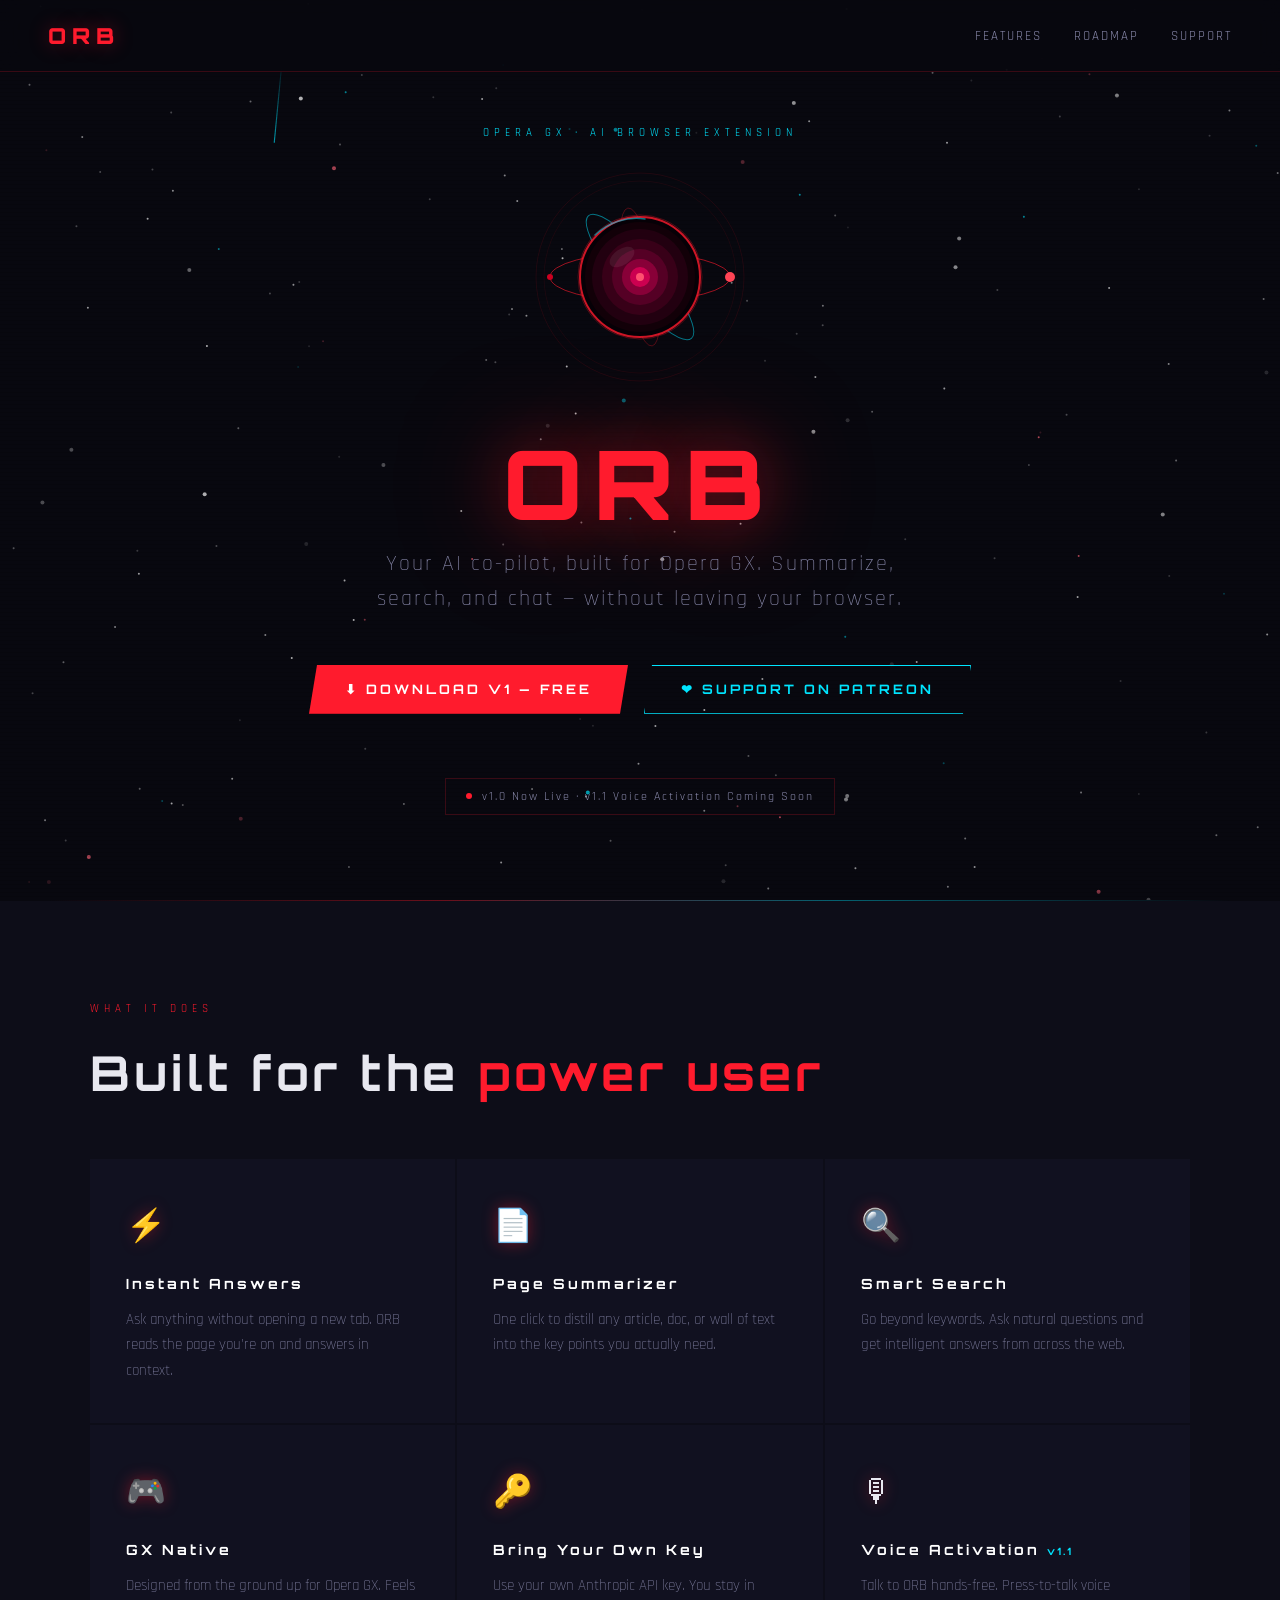
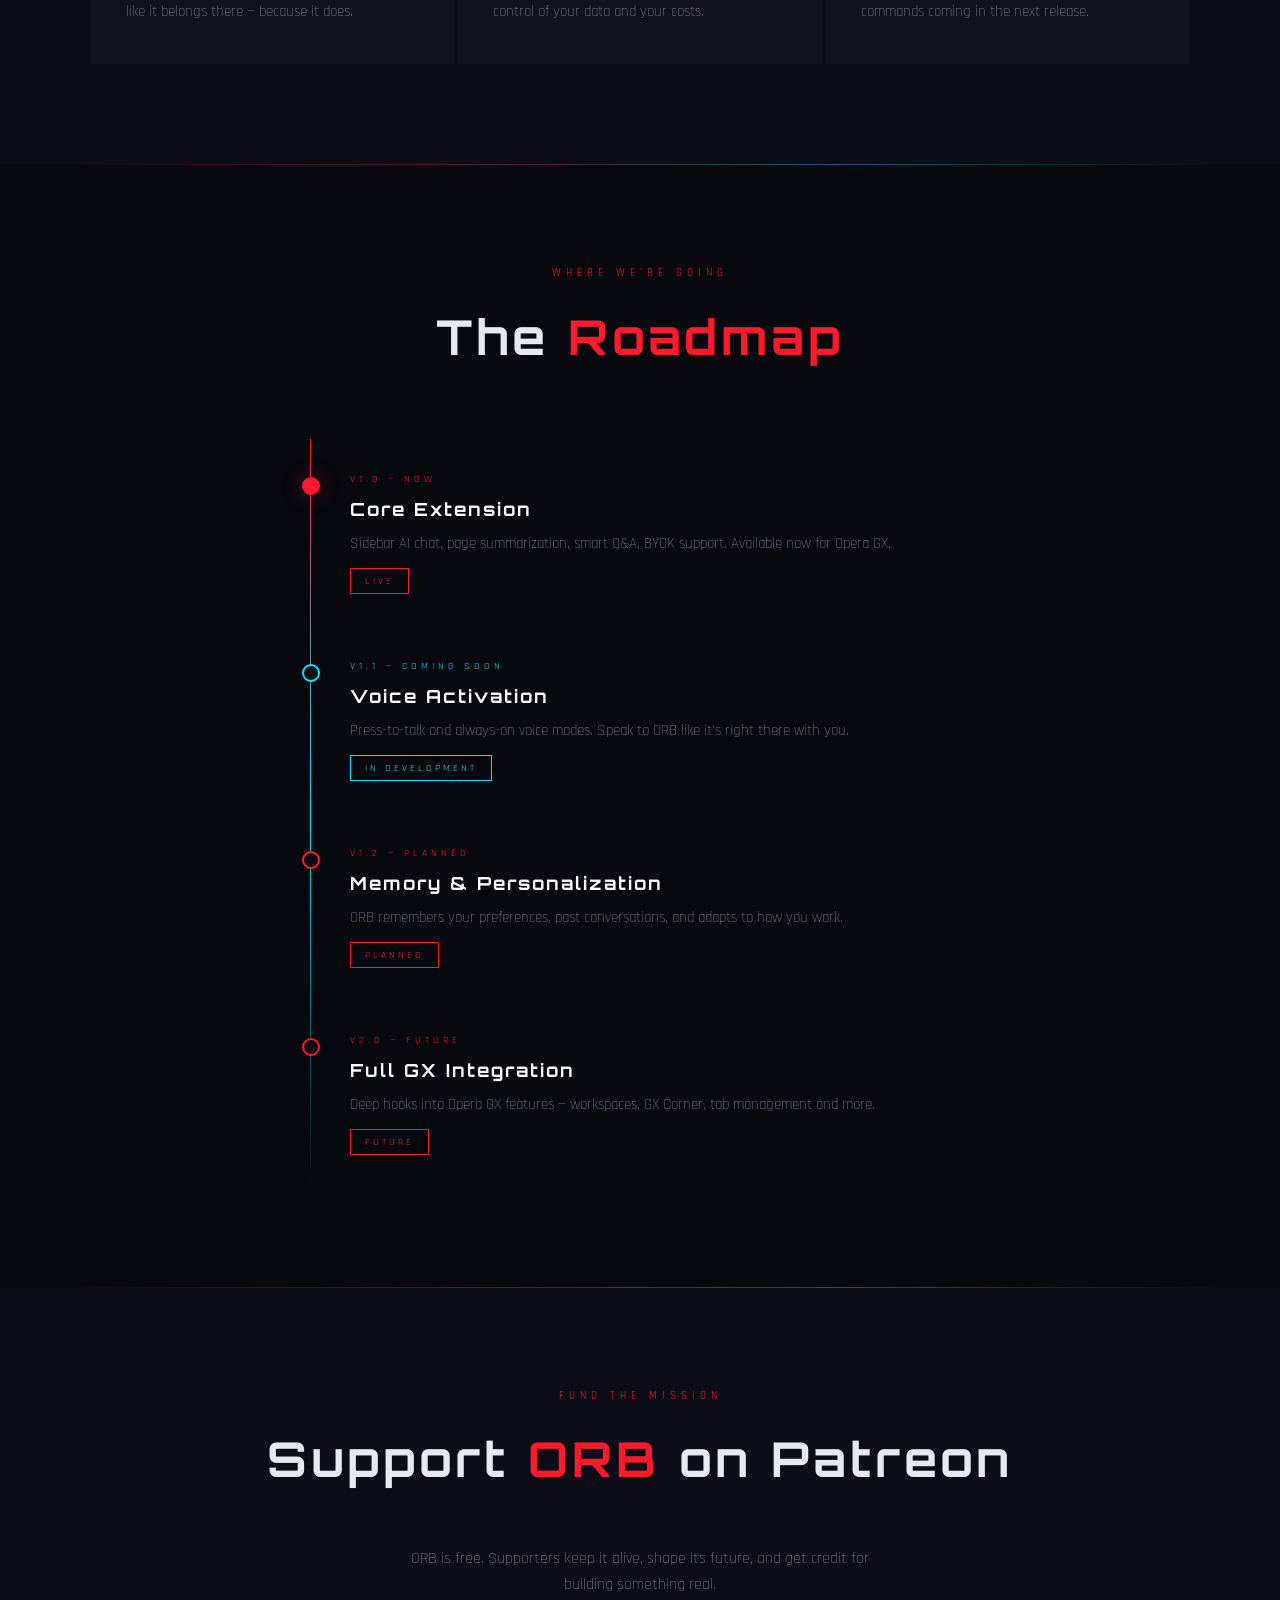
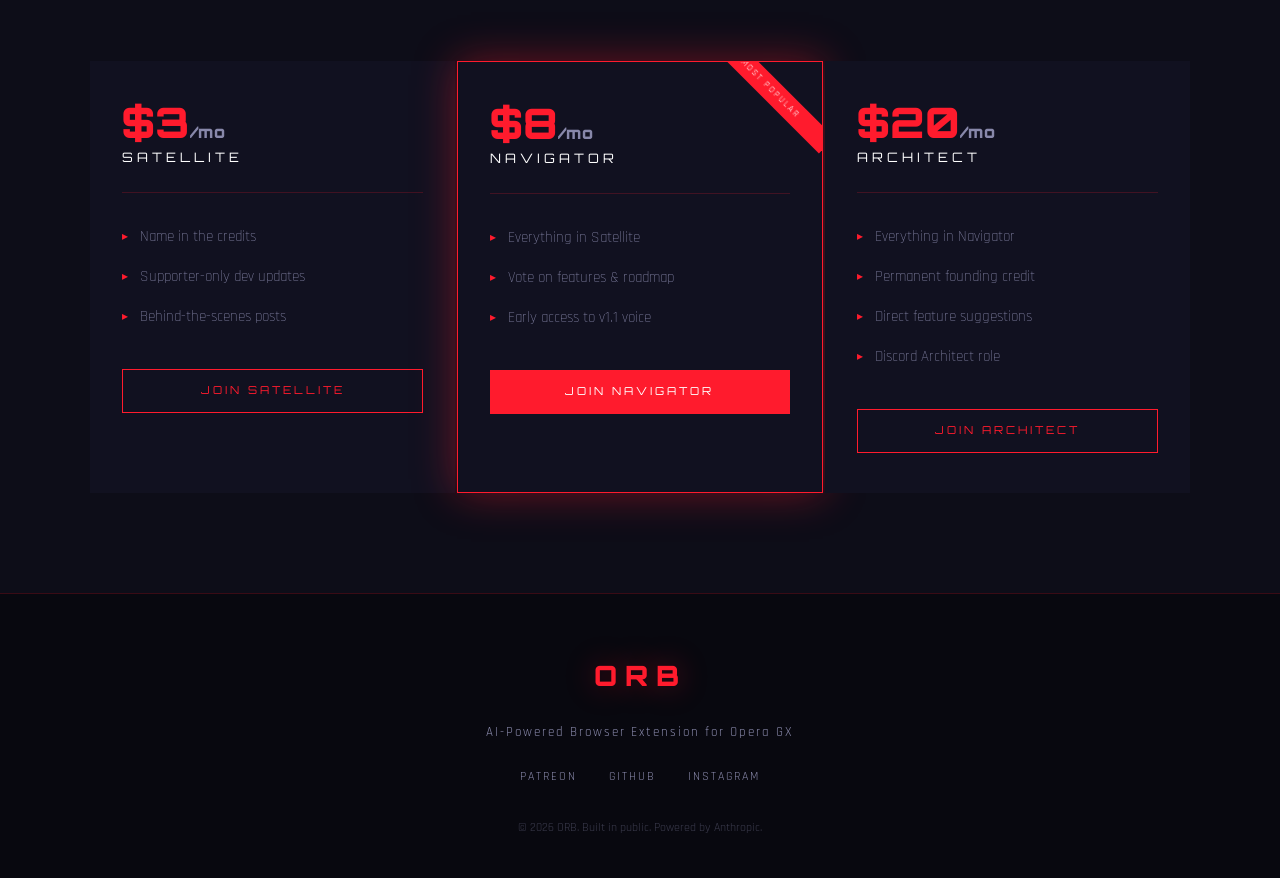
==== index.html @ a29b8145 "Add files via upload" ====
<!DOCTYPE html>
<html lang="en">
<head>
<meta charset="UTF-8"/>
<meta name="viewport" content="width=device-width, initial-scale=1.0"/>
<title>ORB — AI Browser Extension for Opera GX</title>
<link rel="preconnect" href="https://fonts.googleapis.com"/>
<link href="https://fonts.googleapis.com/css2?family=Orbitron:wght@400;700;900&family=Rajdhani:wght@300;400;600&display=swap" rel="stylesheet"/>
<style>
*{margin:0;padding:0;box-sizing:border-box;}

:root{
  --red:#ff1b2d;
  --red-dim:#cc0022;
  --red-glow:rgba(255,27,45,0.4);
  --cyan:#00e5ff;
  --cyan-glow:rgba(0,229,255,0.3);
  --bg:#08080f;
  --bg2:#0d0d18;
  --bg3:#111120;
  --text:#e8e8f0;
  --text-dim:#8888aa;
  --border:rgba(255,27,45,0.2);
}

html{scroll-behavior:smooth;}
body{
  background:var(--bg);
  color:var(--text);
  font-family:'Rajdhani',sans-serif;
  font-size:18px;
  line-height:1.6;
  overflow-x:hidden;
  cursor:crosshair;
}

/* CANVAS BACKGROUND */
#bg-canvas{
  position:fixed;top:0;left:0;width:100%;height:100%;
  z-index:0;pointer-events:none;
}

/* SCANLINES */
body::after{
  content:'';position:fixed;inset:0;z-index:1;pointer-events:none;
  background:repeating-linear-gradient(0deg,transparent,transparent 3px,rgba(0,0,0,0.08) 3px,rgba(0,0,0,0.08) 4px);
}

/* NAV */
nav{
  position:fixed;top:0;left:0;right:0;z-index:100;
  display:flex;align-items:center;justify-content:space-between;
  padding:18px 48px;
  background:rgba(8,8,15,0.85);
  backdrop-filter:blur(12px);
  border-bottom:1px solid var(--border);
}
.nav-logo{
  font-family:'Orbitron',sans-serif;
  font-size:22px;font-weight:900;
  color:var(--red);
  letter-spacing:6px;
  text-shadow:0 0 20px var(--red-glow);
}
.nav-links{display:flex;gap:32px;list-style:none;}
.nav-links a{
  color:var(--text-dim);text-decoration:none;
  font-size:13px;letter-spacing:2px;text-transform:uppercase;
  transition:color .2s;
}
.nav-links a:hover{color:var(--cyan);}

/* HERO */
.hero{
  position:relative;z-index:2;
  min-height:100vh;
  display:flex;flex-direction:column;align-items:center;justify-content:center;
  text-align:center;padding:120px 24px 80px;
}
.hero-eyebrow{
  font-size:11px;letter-spacing:5px;text-transform:uppercase;
  color:var(--cyan);margin-bottom:24px;
  opacity:0;animation:fadeUp .6s .2s forwards;
}
.orb-visual{
  width:220px;height:220px;position:relative;margin:0 auto 48px;
  opacity:0;animation:fadeUp .8s .3s forwards;
}
.orb-visual svg{width:100%;height:100%;}

.hero-title{
  font-family:'Orbitron',sans-serif;
  font-size:clamp(52px,8vw,96px);
  font-weight:900;letter-spacing:12px;
  color:#fff;line-height:1;margin-bottom:16px;
  text-shadow:0 0 60px var(--red-glow),0 0 120px var(--red-glow);
  opacity:0;animation:fadeUp .8s .4s forwards;
}
.hero-title span{color:var(--red);}
.hero-sub{
  font-size:clamp(16px,2.5vw,22px);
  color:var(--text-dim);font-weight:300;letter-spacing:2px;
  max-width:560px;margin:0 auto 48px;
  opacity:0;animation:fadeUp .8s .5s forwards;
}
.hero-ctas{
  display:flex;gap:16px;flex-wrap:wrap;justify-content:center;
  opacity:0;animation:fadeUp .8s .6s forwards;
}
.btn-primary{
  display:inline-flex;align-items:center;gap:10px;
  padding:14px 36px;
  background:var(--red);color:#fff;
  font-family:'Orbitron',sans-serif;font-size:13px;font-weight:700;letter-spacing:3px;
  text-decoration:none;text-transform:uppercase;
  border:none;cursor:pointer;
  clip-path:polygon(8px 0%,100% 0%,calc(100% - 8px) 100%,0% 100%);
  transition:background .2s,box-shadow .2s;
  box-shadow:0 0 30px var(--red-glow);
}
.btn-primary:hover{background:#ff3344;box-shadow:0 0 50px var(--red-glow);}
.btn-secondary{
  display:inline-flex;align-items:center;gap:10px;
  padding:13px 36px;
  background:transparent;color:var(--cyan);
  font-family:'Orbitron',sans-serif;font-size:13px;font-weight:700;letter-spacing:3px;
  text-decoration:none;text-transform:uppercase;
  border:1px solid var(--cyan);
  clip-path:polygon(8px 0%,100% 0%,calc(100% - 8px) 100%,0% 100%);
  transition:background .2s,box-shadow .2s;
}
.btn-secondary:hover{background:rgba(0,229,255,0.08);box-shadow:0 0 30px var(--cyan-glow);}

.hero-badge{
  margin-top:64px;
  display:inline-flex;align-items:center;gap:10px;
  padding:8px 20px;border:1px solid var(--border);
  font-size:12px;letter-spacing:2px;color:var(--text-dim);
  opacity:0;animation:fadeUp .8s .8s forwards;
}
.badge-dot{width:6px;height:6px;border-radius:50%;background:var(--red);animation:pulse 2s infinite;}

/* SECTION SHARED */
section{position:relative;z-index:2;padding:100px 24px;}
.section-label{
  font-size:11px;letter-spacing:5px;text-transform:uppercase;
  color:var(--red);margin-bottom:16px;
}
.section-title{
  font-family:'Orbitron',sans-serif;
  font-size:clamp(28px,4vw,48px);font-weight:700;
  letter-spacing:4px;margin-bottom:48px;
}
.section-title span{color:var(--red);}
.container{max-width:1100px;margin:0 auto;}

/* DIVIDER */
.divider{
  position:relative;z-index:2;
  height:1px;background:linear-gradient(90deg,transparent,var(--red),var(--cyan),transparent);
  margin:0 48px;opacity:0.4;
}

/* FEATURES */
#features{background:var(--bg2);}
.features-grid{
  display:grid;grid-template-columns:repeat(auto-fit,minmax(300px,1fr));
  gap:2px;
}
.feature-card{
  background:var(--bg3);padding:40px 36px;
  border-top:2px solid transparent;
  transition:border-color .3s,background .3s;
  position:relative;overflow:hidden;
}
.feature-card::before{
  content:'';position:absolute;top:0;left:0;right:0;height:2px;
  background:linear-gradient(90deg,var(--red),var(--cyan));
  transform:scaleX(0);transform-origin:left;
  transition:transform .4s;
}
.feature-card:hover::before{transform:scaleX(1);}
.feature-card:hover{background:#13132a;}
.feature-icon{
  font-size:32px;margin-bottom:20px;display:block;
  filter:drop-shadow(0 0 8px var(--red-glow));
}
.feature-card h3{
  font-family:'Orbitron',sans-serif;font-size:14px;font-weight:700;
  letter-spacing:3px;color:#fff;margin-bottom:12px;
}
.feature-card p{color:var(--text-dim);font-size:15px;font-weight:300;line-height:1.7;}

/* ROADMAP */
#roadmap{background:var(--bg);}
.roadmap-line{
  display:flex;flex-direction:column;gap:0;
  max-width:700px;margin:0 auto;
  position:relative;
}
.roadmap-line::before{
  content:'';position:absolute;left:20px;top:0;bottom:0;width:1px;
  background:linear-gradient(180deg,var(--red),var(--cyan),transparent);
}
.roadmap-item{
  display:flex;gap:40px;align-items:flex-start;
  padding:32px 0 32px 60px;position:relative;
}
.roadmap-dot{
  position:absolute;left:12px;top:38px;
  width:18px;height:18px;border-radius:50%;
  border:2px solid var(--red);background:var(--bg);
  display:flex;align-items:center;justify-content:center;
}
.roadmap-dot.active{background:var(--red);box-shadow:0 0 20px var(--red-glow);}
.roadmap-dot.cyan{border-color:var(--cyan);}
.roadmap-dot.cyan.active{background:var(--cyan);box-shadow:0 0 20px var(--cyan-glow);}
.roadmap-content{}
.roadmap-tag{
  font-size:10px;letter-spacing:4px;text-transform:uppercase;
  color:var(--red);margin-bottom:8px;display:block;
}
.roadmap-tag.cyan-tag{color:var(--cyan);}
.roadmap-content h3{
  font-family:'Orbitron',sans-serif;font-size:18px;font-weight:700;
  letter-spacing:2px;color:#fff;margin-bottom:8px;
}
.roadmap-content p{color:var(--text-dim);font-size:15px;font-weight:300;}
.roadmap-status{
  display:inline-block;margin-top:12px;
  padding:4px 14px;font-size:10px;letter-spacing:3px;text-transform:uppercase;
  border:1px solid var(--red);color:var(--red);
}
.roadmap-status.soon{border-color:var(--cyan);color:var(--cyan);}

/* PATREON */
#support{background:var(--bg2);}
.tiers-grid{
  display:grid;grid-template-columns:repeat(auto-fit,minmax(280px,1fr));
  gap:2px;
}
.tier-card{
  background:var(--bg3);padding:40px 32px;
  position:relative;overflow:hidden;
  transition:transform .3s;
}
.tier-card:hover{transform:translateY(-4px);}
.tier-card.featured{
  border:1px solid var(--red);
  box-shadow:0 0 40px var(--red-glow);
}
.tier-card.featured::after{
  content:'MOST POPULAR';
  position:absolute;top:16px;right:-28px;
  background:var(--red);color:#fff;
  font-size:9px;letter-spacing:2px;padding:4px 40px;
  transform:rotate(45deg);
}
.tier-price{
  font-family:'Orbitron',sans-serif;
  font-size:42px;font-weight:900;color:var(--red);
  line-height:1;margin-bottom:4px;
}
.tier-price span{font-size:16px;color:var(--text-dim);}
.tier-name{
  font-family:'Orbitron',sans-serif;
  font-size:13px;letter-spacing:4px;color:#fff;
  margin-bottom:24px;padding-bottom:24px;
  border-bottom:1px solid var(--border);
}
.tier-perks{list-style:none;margin-bottom:32px;}
.tier-perks li{
  padding:8px 0;color:var(--text-dim);font-size:15px;font-weight:300;
  display:flex;align-items:center;gap:12px;
}
.tier-perks li::before{content:'▸';color:var(--red);font-size:12px;}
.tier-btn{
  display:block;text-align:center;
  padding:12px;background:transparent;
  color:var(--red);border:1px solid var(--red);
  font-family:'Orbitron',sans-serif;font-size:11px;letter-spacing:3px;
  text-decoration:none;text-transform:uppercase;
  transition:background .2s,color .2s;
}
.tier-btn:hover{background:var(--red);color:#fff;}
.tier-card.featured .tier-btn{background:var(--red);color:#fff;}

/* FOOTER */
footer{
  position:relative;z-index:2;
  padding:60px 48px 40px;
  border-top:1px solid var(--border);
  display:flex;flex-direction:column;align-items:center;gap:24px;
  text-align:center;
}
.footer-logo{
  font-family:'Orbitron',sans-serif;font-size:28px;font-weight:900;
  color:var(--red);letter-spacing:8px;
  text-shadow:0 0 30px var(--red-glow);
}
.footer-sub{color:var(--text-dim);font-size:13px;letter-spacing:2px;}
.footer-links{display:flex;gap:32px;}
.footer-links a{
  color:var(--text-dim);text-decoration:none;
  font-size:12px;letter-spacing:2px;text-transform:uppercase;
  transition:color .2s;
}
.footer-links a:hover{color:var(--cyan);}
.footer-copy{color:rgba(136,136,170,0.4);font-size:12px;margin-top:8px;}

/* ANIMATIONS */
@keyframes fadeUp{
  from{opacity:0;transform:translateY(24px);}
  to{opacity:1;transform:translateY(0);}
}
@keyframes pulse{
  0%,100%{opacity:1;transform:scale(1);}
  50%{opacity:.5;transform:scale(1.4);}
}
@keyframes spin{from{transform:rotate(0deg);}to{transform:rotate(360deg);}
}
@keyframes spinr{from{transform:rotate(0deg);}to{transform:rotate(-360deg);}
}
.orbit1{animation:spin 12s linear infinite;transform-origin:50% 50%;}
.orbit2{animation:spinr 20s linear infinite;transform-origin:50% 50%;}
.orbit3{animation:spin 30s linear infinite;transform-origin:50% 50%;}

/* SCROLL REVEAL */
.reveal{opacity:0;transform:translateY(30px);transition:opacity .7s,transform .7s;}
.reveal.visible{opacity:1;transform:none;}
</style>
</head>
<body>

<canvas id="bg-canvas"></canvas>

<!-- NAV -->
<nav>
  <div class="nav-logo">ORB</div>
  <ul class="nav-links">
    <li><a href="#features">Features</a></li>
    <li><a href="#roadmap">Roadmap</a></li>
    <li><a href="#support">Support</a></li>
  </ul>
</nav>

<!-- HERO -->
<section class="hero">
  <div class="hero-eyebrow">Opera GX · AI Browser Extension</div>

  <div class="orb-visual">
    <svg viewBox="0 0 220 220" xmlns="http://www.w3.org/2000/svg">
      <defs>
        <radialGradient id="orbg" cx="40%" cy="35%">
          <stop offset="0%" stop-color="#550020"/>
          <stop offset="60%" stop-color="#1a0008"/>
          <stop offset="100%" stop-color="#050005"/>
        </radialGradient>
      </defs>
      <!-- outer glow rings -->
      <circle cx="110" cy="110" r="104" fill="none" stroke="#ff1b2d" stroke-width="0.5" opacity="0.2"/>
      <circle cx="110" cy="110" r="96"  fill="none" stroke="#ff1b2d" stroke-width="0.5" opacity="0.15"/>
      <!-- orbit ring 1 -->
      <g class="orbit1">
        <ellipse cx="110" cy="110" rx="90" ry="24" fill="none" stroke="#ff1b2d" stroke-width="1" opacity="0.6"/>
        <circle cx="200" cy="110" r="5" fill="#ff4455"/>
        <circle cx="20"  cy="110" r="3" fill="#cc0020"/>
      </g>
      <!-- orbit ring 2 -->
      <g class="orbit2">
        <ellipse cx="110" cy="110" rx="80" ry="20" fill="none" stroke="#00e5ff" stroke-width="1" opacity="0.5" transform="rotate(50 110 110)"/>
        <circle cx="110" cy="30" r="4" fill="#00e5ff" transform="rotate(50 110 110)" style="transform-box:fill-box;transform-origin:center;"/>
      </g>
      <!-- orbit ring 3 -->
      <g class="orbit3">
        <ellipse cx="110" cy="110" rx="70" ry="16" fill="none" stroke="#ff1b2d" stroke-width="0.8" opacity="0.35" transform="rotate(80 110 110)"/>
      </g>
      <!-- orb body -->
      <circle cx="110" cy="110" r="60" fill="#060006"/>
      <circle cx="110" cy="110" r="55" fill="#120008"/>
      <circle cx="110" cy="110" r="48" fill="#220010"/>
      <circle cx="110" cy="110" r="38" fill="#380018"/>
      <circle cx="110" cy="110" r="28" fill="#550025"/>
      <circle cx="110" cy="110" r="18" fill="#880038"/>
      <circle cx="110" cy="110" r="10" fill="#cc0050"/>
      <circle cx="110" cy="110" r="4"  fill="#ff5070"/>
      <!-- rim -->
      <circle cx="110" cy="110" r="60" fill="none" stroke="#ff1b2d" stroke-width="2" opacity="0.8"/>
      <circle cx="110" cy="110" r="62" fill="none" stroke="#ff1b2d" stroke-width="1" opacity="0.3"/>
      <!-- highlight -->
      <ellipse cx="92" cy="90" rx="14" ry="8" fill="#ffffff" opacity="0.07" transform="rotate(-35 92 90)"/>
      <!-- cyan arc -->
      <path d="M 65 68 A 60 60 0 0 1 115 52" fill="none" stroke="#00e5ff" stroke-width="1.5" opacity="0.5" stroke-linecap="round"/>
    </svg>
  </div>

  <h1 class="hero-title"><span>ORB</span></h1>
  <p class="hero-sub">Your AI co-pilot, built for Opera GX. Summarize, search, and chat — without leaving your browser.</p>
  <div class="hero-ctas">
    <a href="#" class="btn-primary">⬇ Download v1 — Free</a>
    <a href="https://patreon.com/YOURPAGE" class="btn-secondary">❤ Support on Patreon</a>
  </div>
  <div class="hero-badge">
    <span class="badge-dot"></span>
    v1.0 Now Live · v1.1 Voice Activation Coming Soon
  </div>
</section>

<div class="divider"></div>

<!-- FEATURES -->
<section id="features">
  <div class="container">
    <div class="reveal">
      <div class="section-label">What it does</div>
      <h2 class="section-title">Built for the <span>power user</span></h2>
    </div>
    <div class="features-grid reveal">
      <div class="feature-card">
        <span class="feature-icon">⚡</span>
        <h3>Instant Answers</h3>
        <p>Ask anything without opening a new tab. ORB reads the page you're on and answers in context.</p>
      </div>
      <div class="feature-card">
        <span class="feature-icon">📄</span>
        <h3>Page Summarizer</h3>
        <p>One click to distill any article, doc, or wall of text into the key points you actually need.</p>
      </div>
      <div class="feature-card">
        <span class="feature-icon">🔍</span>
        <h3>Smart Search</h3>
        <p>Go beyond keywords. Ask natural questions and get intelligent answers from across the web.</p>
      </div>
      <div class="feature-card">
        <span class="feature-icon">🎮</span>
        <h3>GX Native</h3>
        <p>Designed from the ground up for Opera GX. Feels like it belongs there — because it does.</p>
      </div>
      <div class="feature-card">
        <span class="feature-icon">🔑</span>
        <h3>Bring Your Own Key</h3>
        <p>Use your own Anthropic API key. You stay in control of your data and your costs.</p>
      </div>
      <div class="feature-card">
        <span class="feature-icon">🎙</span>
        <h3>Voice Activation <span style="font-size:10px;color:var(--cyan);letter-spacing:2px;">v1.1</span></h3>
        <p>Talk to ORB hands-free. Press-to-talk voice commands coming in the next release.</p>
      </div>
    </div>
  </div>
</section>

<div class="divider"></div>

<!-- ROADMAP -->
<section id="roadmap">
  <div class="container">
    <div class="reveal" style="text-align:center;margin-bottom:64px;">
      <div class="section-label">Where we're going</div>
      <h2 class="section-title">The <span>Roadmap</span></h2>
    </div>
    <div class="roadmap-line reveal">
      <div class="roadmap-item">
        <div class="roadmap-dot active"></div>
        <div class="roadmap-content">
          <span class="roadmap-tag">v1.0 — Now</span>
          <h3>Core Extension</h3>
          <p>Sidebar AI chat, page summarization, smart Q&A, BYOK support. Available now for Opera GX.</p>
          <span class="roadmap-status">Live</span>
        </div>
      </div>
      <div class="roadmap-item">
        <div class="roadmap-dot cyan"></div>
        <div class="roadmap-content">
          <span class="roadmap-tag cyan-tag">v1.1 — Coming Soon</span>
          <h3>Voice Activation</h3>
          <p>Press-to-talk and always-on voice modes. Speak to ORB like it's right there with you.</p>
          <span class="roadmap-status soon">In Development</span>
        </div>
      </div>
      <div class="roadmap-item">
        <div class="roadmap-dot"></div>
        <div class="roadmap-content">
          <span class="roadmap-tag">v1.2 — Planned</span>
          <h3>Memory & Personalization</h3>
          <p>ORB remembers your preferences, past conversations, and adapts to how you work.</p>
          <span class="roadmap-status">Planned</span>
        </div>
      </div>
      <div class="roadmap-item">
        <div class="roadmap-dot"></div>
        <div class="roadmap-content">
          <span class="roadmap-tag">v2.0 — Future</span>
          <h3>Full GX Integration</h3>
          <p>Deep hooks into Opera GX features — workspaces, GX Corner, tab management and more.</p>
          <span class="roadmap-status">Future</span>
        </div>
      </div>
    </div>
  </div>
</section>

<div class="divider"></div>

<!-- SUPPORT -->
<section id="support">
  <div class="container">
    <div class="reveal" style="text-align:center;margin-bottom:64px;">
      <div class="section-label">Fund the mission</div>
      <h2 class="section-title">Support <span>ORB</span> on Patreon</h2>
      <p style="color:var(--text-dim);max-width:500px;margin:0 auto;font-size:16px;font-weight:300;">ORB is free. Supporters keep it alive, shape its future, and get credit for building something real.</p>
    </div>
    <div class="tiers-grid reveal">
      <div class="tier-card">
        <div class="tier-price">$3<span>/mo</span></div>
        <div class="tier-name">SATELLITE</div>
        <ul class="tier-perks">
          <li>Name in the credits</li>
          <li>Supporter-only dev updates</li>
          <li>Behind-the-scenes posts</li>
        </ul>
        <a href="https://patreon.com/YOURPAGE" class="tier-btn">Join Satellite</a>
      </div>
      <div class="tier-card featured">
        <div class="tier-price">$8<span>/mo</span></div>
        <div class="tier-name">NAVIGATOR</div>
        <ul class="tier-perks">
          <li>Everything in Satellite</li>
          <li>Vote on features & roadmap</li>
          <li>Early access to v1.1 voice</li>
        </ul>
        <a href="https://patreon.com/YOURPAGE" class="tier-btn">Join Navigator</a>
      </div>
      <div class="tier-card">
        <div class="tier-price">$20<span>/mo</span></div>
        <div class="tier-name">ARCHITECT</div>
        <ul class="tier-perks">
          <li>Everything in Navigator</li>
          <li>Permanent founding credit</li>
          <li>Direct feature suggestions</li>
          <li>Discord Architect role</li>
        </ul>
        <a href="https://patreon.com/YOURPAGE" class="tier-btn">Join Architect</a>
      </div>
    </div>
  </div>
</section>

<!-- FOOTER -->
<footer>
  <div class="footer-logo">ORB</div>
  <div class="footer-sub">AI-Powered Browser Extension for Opera GX</div>
  <div class="footer-links">
    <a href="https://patreon.com/YOURPAGE">Patreon</a>
    <a href="https://github.com/YOURPAGE">GitHub</a>
    <a href="https://instagram.com/YOURPAGE">Instagram</a>
  </div>
  <div class="footer-copy">© 2026 ORB. Built in public. Powered by Anthropic.</div>
</footer>

<script>
// Animated star/meteor canvas background
const canvas = document.getElementById('bg-canvas');
const ctx = canvas.getContext('2d');
let W, H, stars = [], meteors = [];

function resize(){
  W = canvas.width = window.innerWidth;
  H = canvas.height = window.innerHeight;
}
resize();
window.addEventListener('resize', resize);

// Stars
for(let i=0;i<200;i++){
  stars.push({
    x:Math.random()*9999, y:Math.random()*9999,
    r:Math.random()<0.85?1:2,
    a:Math.random()*0.6+0.1,
    color:Math.random()<0.8?'255,255,255':Math.random()<0.5?'255,100,120':'0,229,255'
  });
}

// Meteors pool
function spawnMeteor(){
  const side = Math.random();
  let x,y,dx,dy;
  if(side<0.5){x=Math.random()*W;y=-10;dx=(Math.random()-.3)*3;dy=Math.random()*3+2;}
  else{x=-10;y=Math.random()*H;dx=Math.random()*3+1;dy=(Math.random()-.3)*2;}
  meteors.push({x,y,dx,dy,life:0,maxLife:80+Math.random()*60,
    color:Math.random()<0.6?'255,27,45':'0,229,255',
    w:Math.random()*2+1});
}

let frame=0;
function draw(){
  ctx.clearRect(0,0,W,H);
  frame++;
  if(frame%180===0 && meteors.length<6) spawnMeteor();

  // Stars (parallax scroll)
  const scrollY = window.scrollY;
  stars.forEach(s=>{
    const x=(s.x+scrollY*0.05)%W;
    const y=(s.y+scrollY*0.02)%H;
    ctx.beginPath();
    ctx.arc(x,y,s.r,0,Math.PI*2);
    ctx.fillStyle=`rgba(${s.color},${s.a})`;
    ctx.fill();
  });

  // Meteors
  meteors.forEach((m,i)=>{
    const t=m.life/m.maxLife;
    const len=60*t;
    const alpha=t<0.5?t*2:2-t*2;
    ctx.save();
    const grad=ctx.createLinearGradient(m.x-m.dx*len,m.y-m.dy*len,m.x,m.y);
    grad.addColorStop(0,`rgba(${m.color},0)`);
    grad.addColorStop(1,`rgba(${m.color},${alpha*0.8})`);
    ctx.strokeStyle=grad;
    ctx.lineWidth=m.w;
    ctx.beginPath();
    ctx.moveTo(m.x-m.dx*len,m.y-m.dy*len);
    ctx.lineTo(m.x,m.y);
    ctx.stroke();
    ctx.restore();
    m.x+=m.dx; m.y+=m.dy; m.life++;
    if(m.life>m.maxLife||m.x>W+100||m.y>H+100) meteors.splice(i,1);
  });

  requestAnimationFrame(draw);
}
draw();
spawnMeteor();

// Scroll reveal
const reveals = document.querySelectorAll('.reveal');
const obs = new IntersectionObserver(entries=>{
  entries.forEach(e=>{
    if(e.isIntersecting){e.target.classList.add('visible');obs.unobserve(e.target);}
  });
},{threshold:0.15});
reveals.forEach(r=>obs.observe(r));
</script>
</body>
</html>
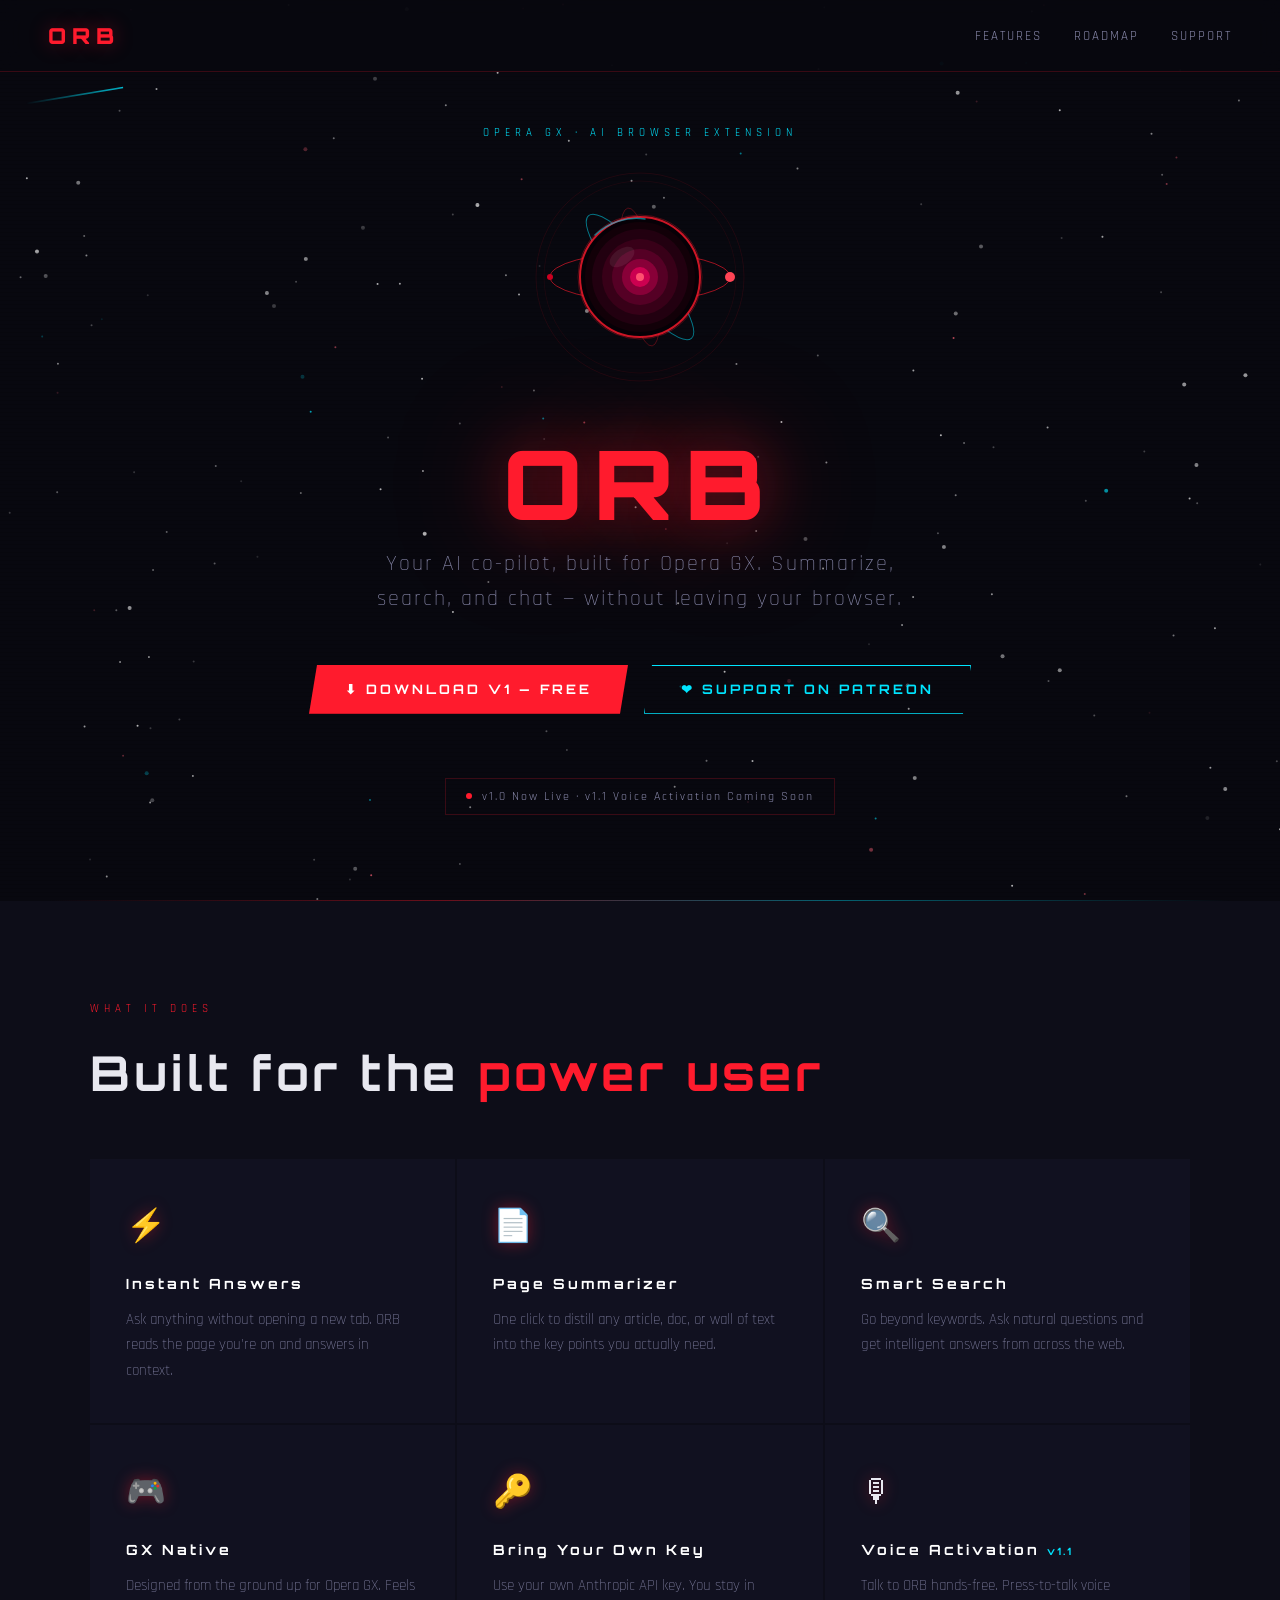
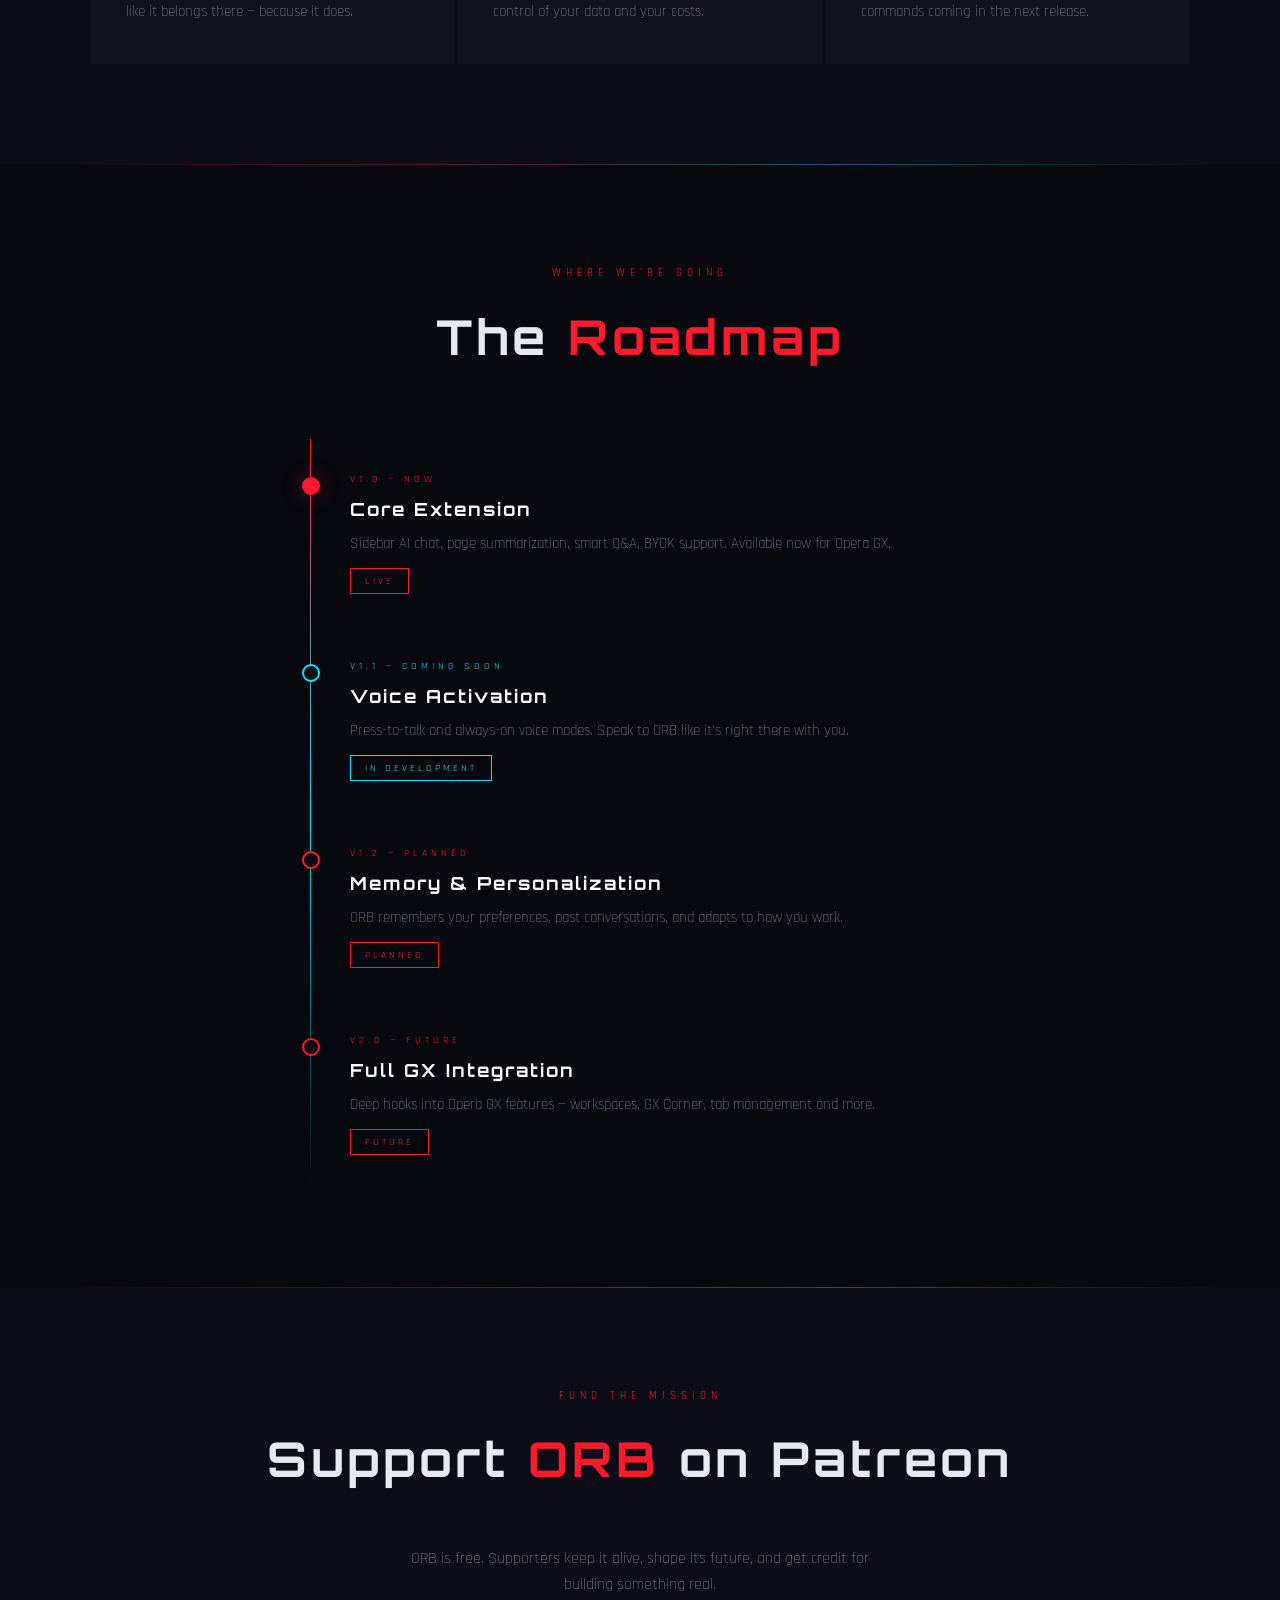
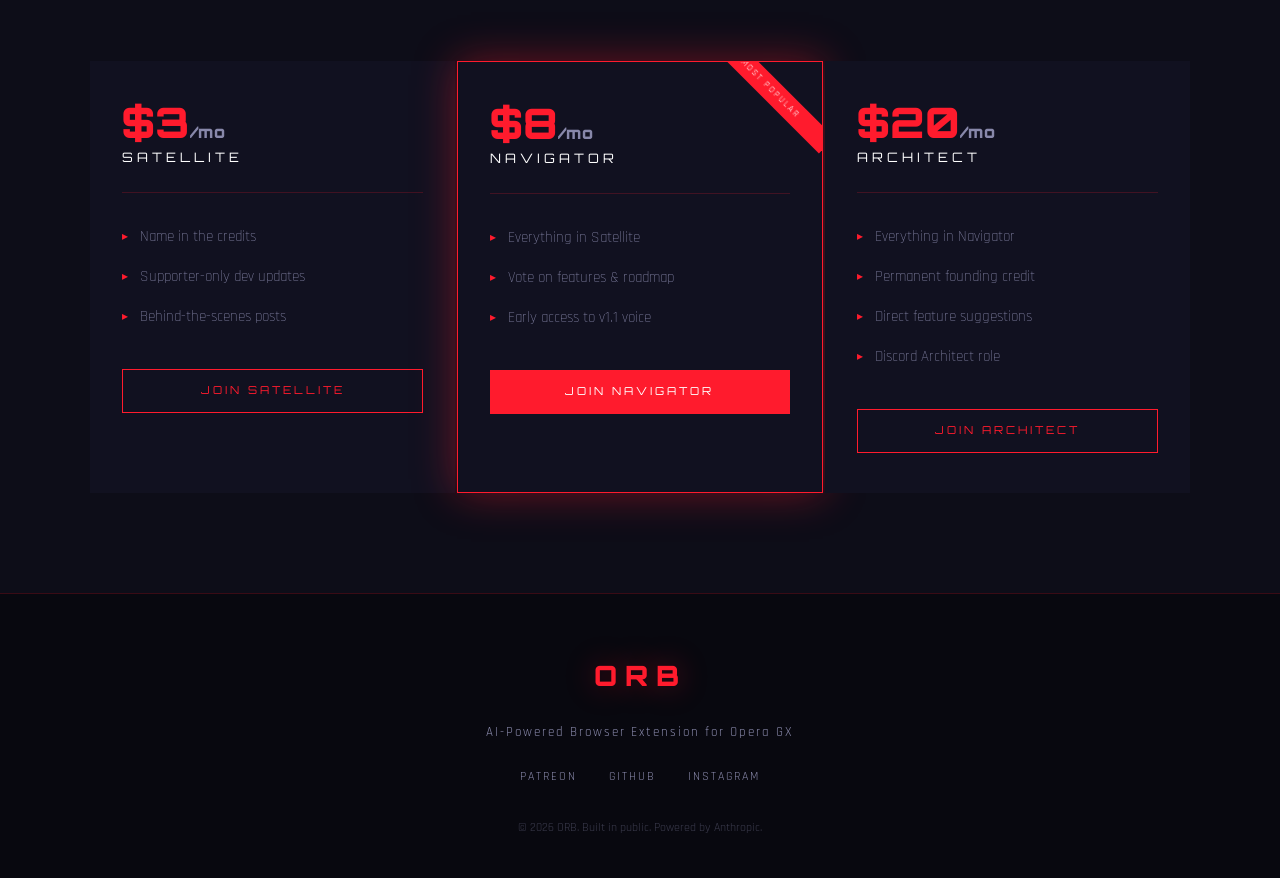
==== commit 519a42dc: "Update Patreon links and footer information" ====
--- a/index.html
+++ b/index.html
@@ -398,7 +398,7 @@
   <p class="hero-sub">Your AI co-pilot, built for Opera GX. Summarize, search, and chat — without leaving your browser.</p>
   <div class="hero-ctas">
     <a href="#" class="btn-primary">⬇ Download v1 — Free</a>
-    <a href="https://patreon.com/YOURPAGE" class="btn-secondary">❤ Support on Patreon</a>
+    <a href="https://patreon.com/c/CLAUDEORB" class="btn-secondary">❤ Support on Patreon</a>
   </div>
   <div class="hero-badge">
     <span class="badge-dot"></span>
@@ -519,7 +519,7 @@
           <li>Supporter-only dev updates</li>
           <li>Behind-the-scenes posts</li>
         </ul>
-        <a href="https://patreon.com/YOURPAGE" class="tier-btn">Join Satellite</a>
+        <a href="https://patreon.com/c/CLAUDEORB" class="tier-btn">Join Satellite</a>
       </div>
       <div class="tier-card featured">
         <div class="tier-price">$8<span>/mo</span></div>
@@ -529,7 +529,7 @@
           <li>Vote on features & roadmap</li>
           <li>Early access to v1.1 voice</li>
         </ul>
-        <a href="https://patreon.com/YOURPAGE" class="tier-btn">Join Navigator</a>
+        <a href="https://patreon.com/c/CLAUDEORB" class="tier-btn">Join Navigator</a>
       </div>
       <div class="tier-card">
         <div class="tier-price">$20<span>/mo</span></div>
@@ -540,7 +540,7 @@
           <li>Direct feature suggestions</li>
           <li>Discord Architect role</li>
         </ul>
-        <a href="https://patreon.com/YOURPAGE" class="tier-btn">Join Architect</a>
+        <a href="https://patreon.com/c/CLAUDEORB" class="tier-btn">Join Architect</a>
       </div>
     </div>
   </div>
@@ -551,9 +551,10 @@
   <div class="footer-logo">ORB</div>
   <div class="footer-sub">AI-Powered Browser Extension for Opera GX</div>
   <div class="footer-links">
-    <a href="https://patreon.com/YOURPAGE">Patreon</a>
-    <a href="https://github.com/YOURPAGE">GitHub</a>
-    <a href="https://instagram.com/YOURPAGE">Instagram</a>
+    <a href="https://patreon.com/c/CLAUDEORB">Patreon</a>
+    <a href="https://github.com/diaramd
+">GitHub</a>
+    <a href="https://instagram.com/diaram_acquisitions">Instagram</a>
   </div>
   <div class="footer-copy">© 2026 ORB. Built in public. Powered by Anthropic.</div>
 </footer>
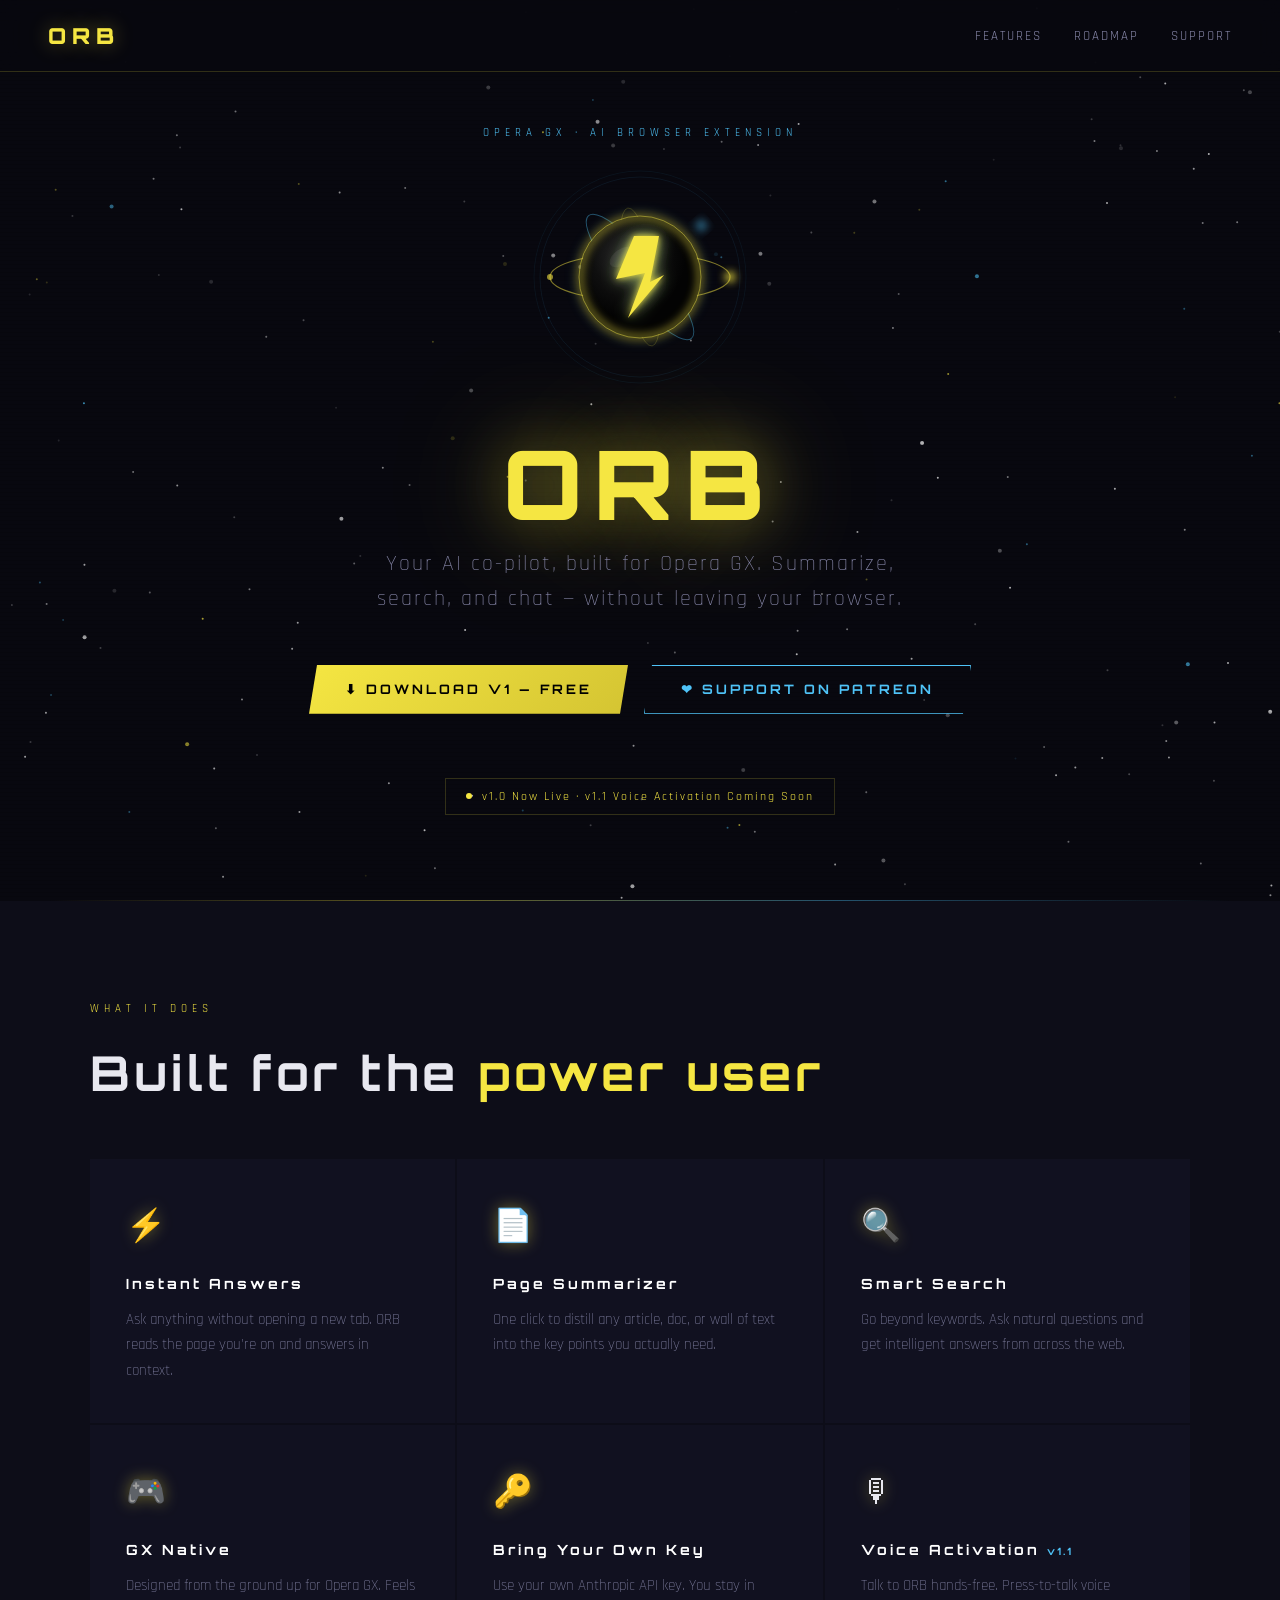
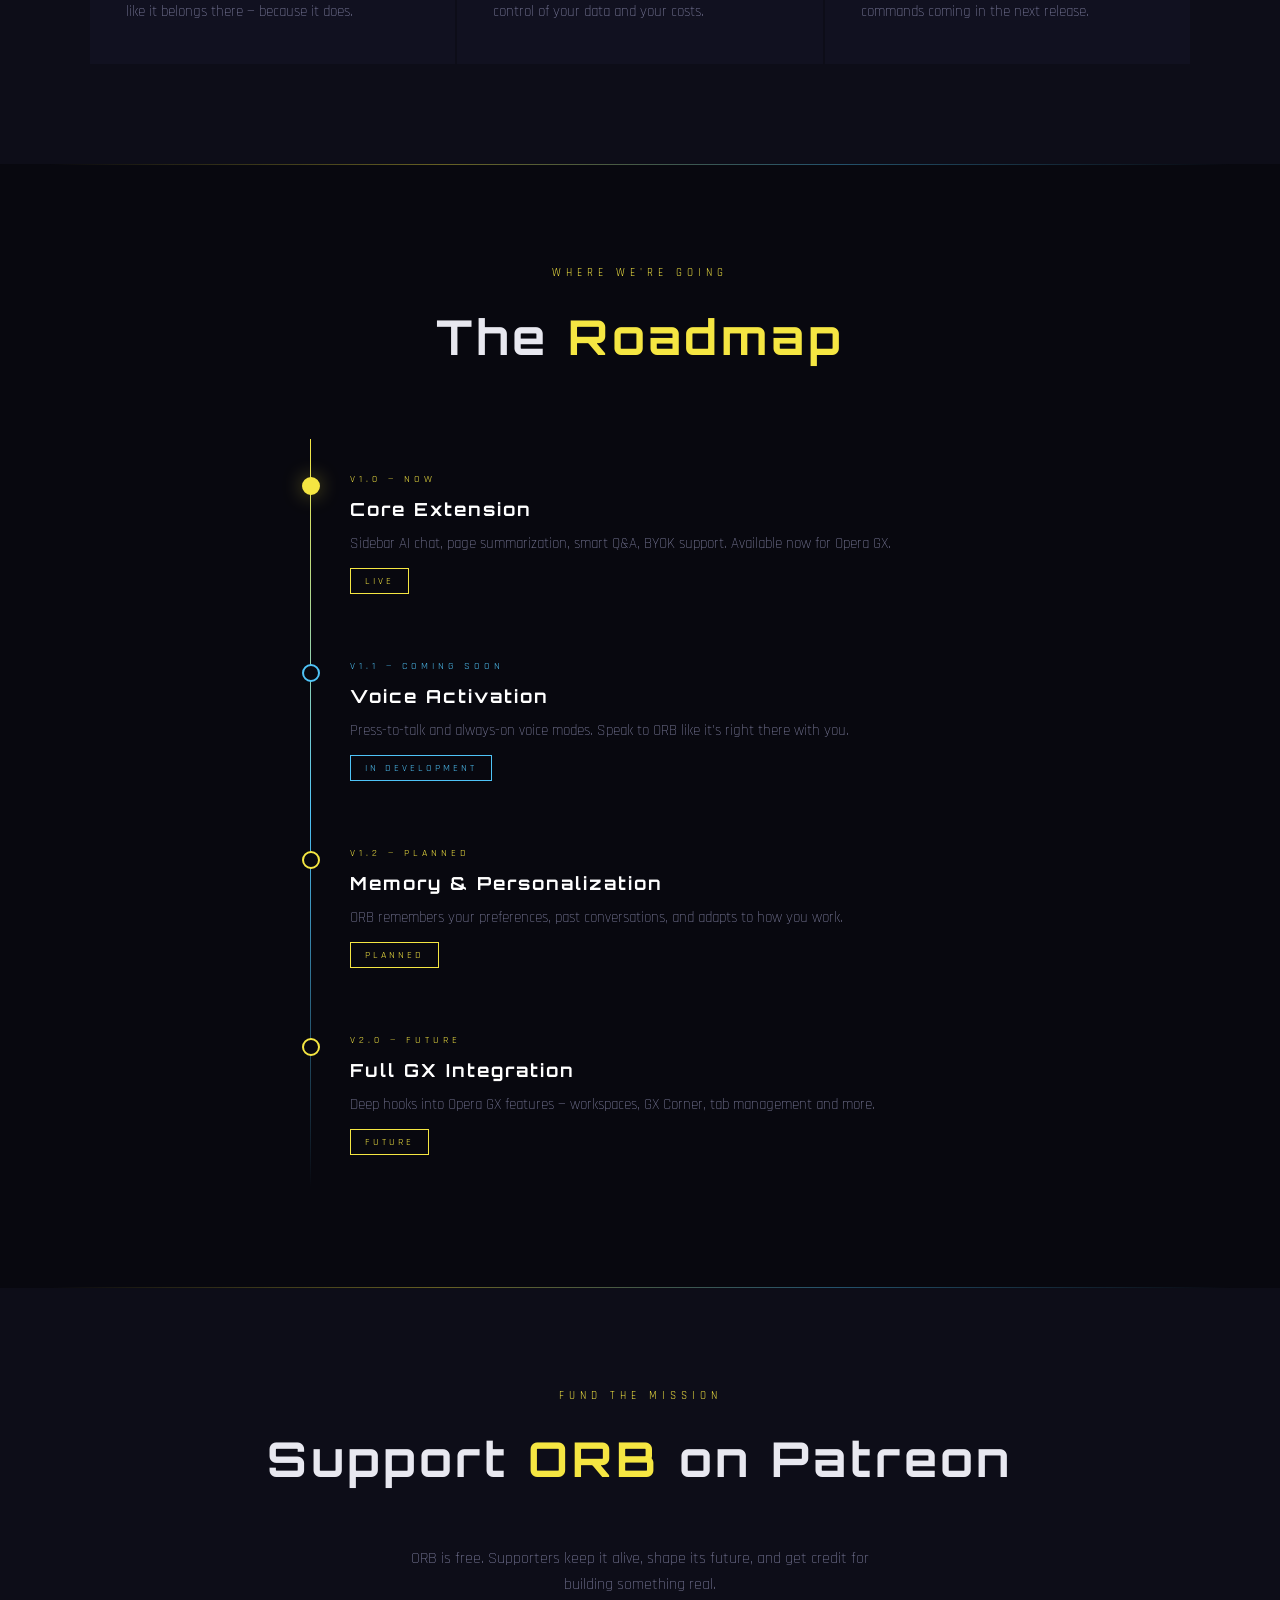
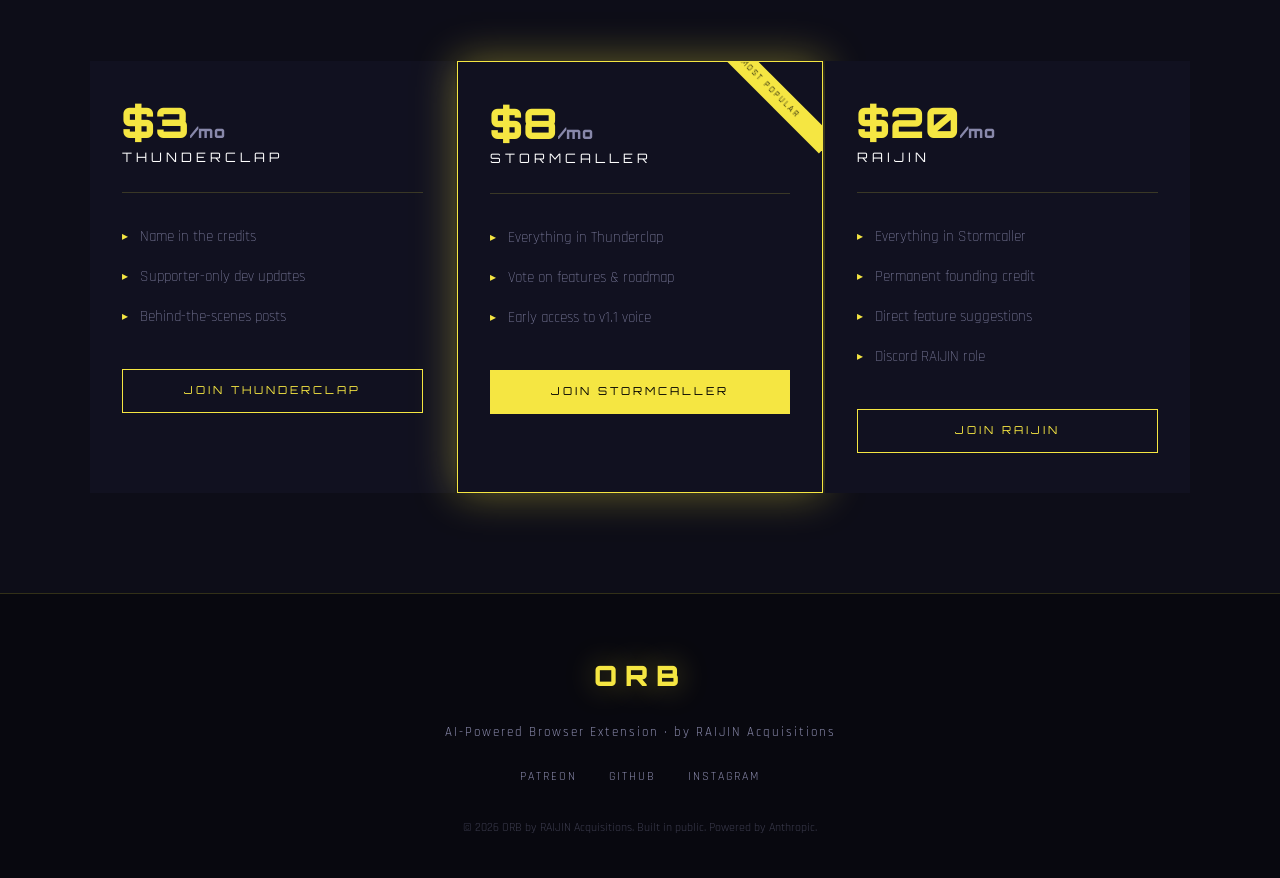
==== commit 369888c5: "RAIJIN rebrand - thunder theme v1.0" ====
--- a/index.html
+++ b/index.html
@@ -10,17 +10,17 @@
 *{margin:0;padding:0;box-sizing:border-box;}
 
 :root{
-  --red:#ff1b2d;
-  --red-dim:#cc0022;
-  --red-glow:rgba(255,27,45,0.4);
-  --cyan:#00e5ff;
-  --cyan-glow:rgba(0,229,255,0.3);
+  --yellow:#F5E642;
+  --yellow-dim:#d4c432;
+  --yellow-glow:rgba(245,230,66,0.4);
+  --blue:#4FC3F7;
+  --blue-glow:rgba(79,195,247,0.3);
   --bg:#08080f;
   --bg2:#0d0d18;
   --bg3:#111120;
   --text:#e8e8f0;
   --text-dim:#8888aa;
-  --border:rgba(255,27,45,0.2);
+  --border:rgba(245,230,66,0.18);
 }
 
 html{scroll-behavior:smooth;}
@@ -58,9 +58,9 @@
 .nav-logo{
   font-family:'Orbitron',sans-serif;
   font-size:22px;font-weight:900;
-  color:var(--red);
+  color:var(--yellow);
   letter-spacing:6px;
-  text-shadow:0 0 20px var(--red-glow);
+  text-shadow:0 0 20px var(--yellow-glow);
 }
 .nav-links{display:flex;gap:32px;list-style:none;}
 .nav-links a{
@@ -68,7 +68,7 @@
   font-size:13px;letter-spacing:2px;text-transform:uppercase;
   transition:color .2s;
 }
-.nav-links a:hover{color:var(--cyan);}
+.nav-links a:hover{color:var(--blue);}
 
 /* HERO */
 .hero{
@@ -79,24 +79,24 @@
 }
 .hero-eyebrow{
   font-size:11px;letter-spacing:5px;text-transform:uppercase;
-  color:var(--cyan);margin-bottom:24px;
+  color:var(--blue);margin-bottom:24px;
   opacity:0;animation:fadeUp .6s .2s forwards;
 }
 .orb-visual{
   width:220px;height:220px;position:relative;margin:0 auto 48px;
   opacity:0;animation:fadeUp .8s .3s forwards;
 }
-.orb-visual svg{width:100%;height:100%;}
+.orb-visual svg{width:100%;height:100%;animation:thunder-orb 2s ease-in-out infinite;}
 
 .hero-title{
   font-family:'Orbitron',sans-serif;
   font-size:clamp(52px,8vw,96px);
   font-weight:900;letter-spacing:12px;
   color:#fff;line-height:1;margin-bottom:16px;
-  text-shadow:0 0 60px var(--red-glow),0 0 120px var(--red-glow);
+  text-shadow:0 0 60px var(--yellow-glow),0 0 120px var(--yellow-glow);
   opacity:0;animation:fadeUp .8s .4s forwards;
 }
-.hero-title span{color:var(--red);}
+.hero-title span{color:var(--yellow);}
 .hero-sub{
   font-size:clamp(16px,2.5vw,22px);
   color:var(--text-dim);font-weight:300;letter-spacing:2px;
@@ -110,54 +110,54 @@
 .btn-primary{
   display:inline-flex;align-items:center;gap:10px;
   padding:14px 36px;
-  background:var(--red);color:#fff;
+  background:linear-gradient(135deg,var(--yellow),var(--yellow-dim));color:#000;
   font-family:'Orbitron',sans-serif;font-size:13px;font-weight:700;letter-spacing:3px;
   text-decoration:none;text-transform:uppercase;
   border:none;cursor:pointer;
   clip-path:polygon(8px 0%,100% 0%,calc(100% - 8px) 100%,0% 100%);
   transition:background .2s,box-shadow .2s;
-  box-shadow:0 0 30px var(--red-glow);
-}
-.btn-primary:hover{background:#ff3344;box-shadow:0 0 50px var(--red-glow);}
+  box-shadow:0 0 30px var(--yellow-glow);
+}
+.btn-primary:hover{background:var(--yellow);box-shadow:0 0 50px var(--yellow-glow);}
 .btn-secondary{
   display:inline-flex;align-items:center;gap:10px;
   padding:13px 36px;
-  background:transparent;color:var(--cyan);
+  background:transparent;color:var(--blue);
   font-family:'Orbitron',sans-serif;font-size:13px;font-weight:700;letter-spacing:3px;
   text-decoration:none;text-transform:uppercase;
-  border:1px solid var(--cyan);
+  border:1px solid var(--blue);
   clip-path:polygon(8px 0%,100% 0%,calc(100% - 8px) 100%,0% 100%);
   transition:background .2s,box-shadow .2s;
 }
-.btn-secondary:hover{background:rgba(0,229,255,0.08);box-shadow:0 0 30px var(--cyan-glow);}
+.btn-secondary:hover{background:rgba(79,195,247,0.08);box-shadow:0 0 30px var(--blue-glow);}
 
 .hero-badge{
   margin-top:64px;
   display:inline-flex;align-items:center;gap:10px;
   padding:8px 20px;border:1px solid var(--border);
-  font-size:12px;letter-spacing:2px;color:var(--text-dim);
+  font-size:12px;letter-spacing:2px;color:var(--yellow);
   opacity:0;animation:fadeUp .8s .8s forwards;
 }
-.badge-dot{width:6px;height:6px;border-radius:50%;background:var(--red);animation:pulse 2s infinite;}
+.badge-dot{width:6px;height:6px;border-radius:50%;background:var(--yellow);animation:pulse 2s infinite;}
 
 /* SECTION SHARED */
 section{position:relative;z-index:2;padding:100px 24px;}
 .section-label{
   font-size:11px;letter-spacing:5px;text-transform:uppercase;
-  color:var(--red);margin-bottom:16px;
+  color:var(--yellow);margin-bottom:16px;
 }
 .section-title{
   font-family:'Orbitron',sans-serif;
   font-size:clamp(28px,4vw,48px);font-weight:700;
   letter-spacing:4px;margin-bottom:48px;
 }
-.section-title span{color:var(--red);}
+.section-title span{color:var(--yellow);}
 .container{max-width:1100px;margin:0 auto;}
 
 /* DIVIDER */
 .divider{
   position:relative;z-index:2;
-  height:1px;background:linear-gradient(90deg,transparent,var(--red),var(--cyan),transparent);
+  height:1px;background:linear-gradient(90deg,transparent,var(--yellow),var(--blue),transparent);
   margin:0 48px;opacity:0.4;
 }
 
@@ -175,7 +175,7 @@
 }
 .feature-card::before{
   content:'';position:absolute;top:0;left:0;right:0;height:2px;
-  background:linear-gradient(90deg,var(--red),var(--cyan));
+  background:linear-gradient(90deg,var(--yellow),var(--blue));
   transform:scaleX(0);transform-origin:left;
   transition:transform .4s;
 }
@@ -183,7 +183,7 @@
 .feature-card:hover{background:#13132a;}
 .feature-icon{
   font-size:32px;margin-bottom:20px;display:block;
-  filter:drop-shadow(0 0 8px var(--red-glow));
+  filter:drop-shadow(0 0 8px var(--yellow-glow));
 }
 .feature-card h3{
   font-family:'Orbitron',sans-serif;font-size:14px;font-weight:700;
@@ -200,7 +200,7 @@
 }
 .roadmap-line::before{
   content:'';position:absolute;left:20px;top:0;bottom:0;width:1px;
-  background:linear-gradient(180deg,var(--red),var(--cyan),transparent);
+  background:linear-gradient(180deg,var(--yellow),var(--blue),transparent);
 }
 .roadmap-item{
   display:flex;gap:40px;align-items:flex-start;
@@ -209,18 +209,18 @@
 .roadmap-dot{
   position:absolute;left:12px;top:38px;
   width:18px;height:18px;border-radius:50%;
-  border:2px solid var(--red);background:var(--bg);
+  border:2px solid var(--yellow);background:var(--bg);
   display:flex;align-items:center;justify-content:center;
 }
-.roadmap-dot.active{background:var(--red);box-shadow:0 0 20px var(--red-glow);}
-.roadmap-dot.cyan{border-color:var(--cyan);}
-.roadmap-dot.cyan.active{background:var(--cyan);box-shadow:0 0 20px var(--cyan-glow);}
+.roadmap-dot.active{background:var(--yellow);box-shadow:0 0 20px var(--yellow-glow);}
+.roadmap-dot.cyan{border-color:var(--blue);}
+.roadmap-dot.cyan.active{background:var(--blue);box-shadow:0 0 20px var(--blue-glow);}
 .roadmap-content{}
 .roadmap-tag{
   font-size:10px;letter-spacing:4px;text-transform:uppercase;
-  color:var(--red);margin-bottom:8px;display:block;
-}
-.roadmap-tag.cyan-tag{color:var(--cyan);}
+  color:var(--yellow);margin-bottom:8px;display:block;
+}
+.roadmap-tag.cyan-tag{color:var(--blue);}
 .roadmap-content h3{
   font-family:'Orbitron',sans-serif;font-size:18px;font-weight:700;
   letter-spacing:2px;color:#fff;margin-bottom:8px;
@@ -229,9 +229,9 @@
 .roadmap-status{
   display:inline-block;margin-top:12px;
   padding:4px 14px;font-size:10px;letter-spacing:3px;text-transform:uppercase;
-  border:1px solid var(--red);color:var(--red);
-}
-.roadmap-status.soon{border-color:var(--cyan);color:var(--cyan);}
+  border:1px solid var(--yellow);color:var(--yellow);
+}
+.roadmap-status.soon{border-color:var(--blue);color:var(--blue);}
 
 /* PATREON */
 #support{background:var(--bg2);}
@@ -246,19 +246,19 @@
 }
 .tier-card:hover{transform:translateY(-4px);}
 .tier-card.featured{
-  border:1px solid var(--red);
-  box-shadow:0 0 40px var(--red-glow);
+  border:1px solid var(--yellow);
+  box-shadow:0 0 40px var(--yellow-glow);
 }
 .tier-card.featured::after{
   content:'MOST POPULAR';
   position:absolute;top:16px;right:-28px;
-  background:var(--red);color:#fff;
+  background:var(--yellow);color:#000;
   font-size:9px;letter-spacing:2px;padding:4px 40px;
   transform:rotate(45deg);
 }
 .tier-price{
   font-family:'Orbitron',sans-serif;
-  font-size:42px;font-weight:900;color:var(--red);
+  font-size:42px;font-weight:900;color:var(--yellow);
   line-height:1;margin-bottom:4px;
 }
 .tier-price span{font-size:16px;color:var(--text-dim);}
@@ -273,17 +273,17 @@
   padding:8px 0;color:var(--text-dim);font-size:15px;font-weight:300;
   display:flex;align-items:center;gap:12px;
 }
-.tier-perks li::before{content:'▸';color:var(--red);font-size:12px;}
+.tier-perks li::before{content:'▸';color:var(--yellow);font-size:12px;}
 .tier-btn{
   display:block;text-align:center;
   padding:12px;background:transparent;
-  color:var(--red);border:1px solid var(--red);
+  color:var(--yellow);border:1px solid var(--yellow);
   font-family:'Orbitron',sans-serif;font-size:11px;letter-spacing:3px;
   text-decoration:none;text-transform:uppercase;
   transition:background .2s,color .2s;
 }
-.tier-btn:hover{background:var(--red);color:#fff;}
-.tier-card.featured .tier-btn{background:var(--red);color:#fff;}
+.tier-btn:hover{background:var(--yellow);color:#000;}
+.tier-card.featured .tier-btn{background:var(--yellow);color:#000;}
 
 /* FOOTER */
 footer{
@@ -295,8 +295,8 @@
 }
 .footer-logo{
   font-family:'Orbitron',sans-serif;font-size:28px;font-weight:900;
-  color:var(--red);letter-spacing:8px;
-  text-shadow:0 0 30px var(--red-glow);
+  color:var(--yellow);letter-spacing:8px;
+  text-shadow:0 0 30px var(--yellow-glow);
 }
 .footer-sub{color:var(--text-dim);font-size:13px;letter-spacing:2px;}
 .footer-links{display:flex;gap:32px;}
@@ -305,7 +305,7 @@
   font-size:12px;letter-spacing:2px;text-transform:uppercase;
   transition:color .2s;
 }
-.footer-links a:hover{color:var(--cyan);}
+.footer-links a:hover{color:var(--blue);}
 .footer-copy{color:rgba(136,136,170,0.4);font-size:12px;margin-top:8px;}
 
 /* ANIMATIONS */
@@ -320,6 +320,10 @@
 @keyframes spin{from{transform:rotate(0deg);}to{transform:rotate(360deg);}
 }
 @keyframes spinr{from{transform:rotate(0deg);}to{transform:rotate(-360deg);}
+}
+@keyframes thunder-orb{
+  0%,100%{filter:drop-shadow(0 0 12px rgba(245,230,66,0.6)) drop-shadow(0 0 30px rgba(79,195,247,0.25));}
+  50%{filter:drop-shadow(0 0 18px rgba(79,195,247,0.65)) drop-shadow(0 0 40px rgba(245,230,66,0.2));}
 }
 .orbit1{animation:spin 12s linear infinite;transform-origin:50% 50%;}
 .orbit2{animation:spinr 20s linear infinite;transform-origin:50% 50%;}
@@ -351,46 +355,59 @@
   <div class="orb-visual">
     <svg viewBox="0 0 220 220" xmlns="http://www.w3.org/2000/svg">
       <defs>
-        <radialGradient id="orbg" cx="40%" cy="35%">
-          <stop offset="0%" stop-color="#550020"/>
-          <stop offset="60%" stop-color="#1a0008"/>
-          <stop offset="100%" stop-color="#050005"/>
+        <radialGradient id="orbg" cx="38%" cy="33%">
+          <stop offset="0%" stop-color="#2a2a2a"/>
+          <stop offset="55%" stop-color="#0f0f0f"/>
+          <stop offset="100%" stop-color="#030303"/>
         </radialGradient>
+        <filter id="gy" x="-80%" y="-80%" width="260%" height="260%">
+          <feGaussianBlur stdDeviation="4"/>
+        </filter>
+        <filter id="gb" x="-80%" y="-80%" width="260%" height="260%">
+          <feGaussianBlur stdDeviation="5"/>
+        </filter>
+        <filter id="gbw" x="-120%" y="-120%" width="340%" height="340%">
+          <feGaussianBlur stdDeviation="8"/>
+        </filter>
+        <filter id="gbt" x="-60%" y="-60%" width="220%" height="220%">
+          <feGaussianBlur stdDeviation="3"/>
+        </filter>
       </defs>
-      <!-- outer glow rings -->
-      <circle cx="110" cy="110" r="104" fill="none" stroke="#ff1b2d" stroke-width="0.5" opacity="0.2"/>
-      <circle cx="110" cy="110" r="96"  fill="none" stroke="#ff1b2d" stroke-width="0.5" opacity="0.15"/>
-      <!-- orbit ring 1 -->
+      <!-- outer blue halo rings -->
+      <circle cx="110" cy="110" r="106" fill="none" stroke="#4FC3F7" stroke-width="0.5" opacity="0.12"/>
+      <circle cx="110" cy="110" r="100" fill="none" stroke="#4FC3F7" stroke-width="1" opacity="0.08"/>
+      <!-- orbit ring 1 — yellow -->
       <g class="orbit1">
-        <ellipse cx="110" cy="110" rx="90" ry="24" fill="none" stroke="#ff1b2d" stroke-width="1" opacity="0.6"/>
-        <circle cx="200" cy="110" r="5" fill="#ff4455"/>
-        <circle cx="20"  cy="110" r="3" fill="#cc0020"/>
+        <ellipse cx="110" cy="110" rx="90" ry="24" fill="none" stroke="#F5E642" stroke-width="1.2" opacity="0.5"/>
+        <circle cx="200" cy="110" r="5" fill="#F5E642" filter="url(#gy)"/>
+        <circle cx="20"  cy="110" r="3" fill="#F5E642" opacity="0.6"/>
       </g>
-      <!-- orbit ring 2 -->
+      <!-- orbit ring 2 — blue -->
       <g class="orbit2">
-        <ellipse cx="110" cy="110" rx="80" ry="20" fill="none" stroke="#00e5ff" stroke-width="1" opacity="0.5" transform="rotate(50 110 110)"/>
-        <circle cx="110" cy="30" r="4" fill="#00e5ff" transform="rotate(50 110 110)" style="transform-box:fill-box;transform-origin:center;"/>
+        <ellipse cx="110" cy="110" rx="80" ry="20" fill="none" stroke="#4FC3F7" stroke-width="1" opacity="0.4" transform="rotate(50 110 110)"/>
+        <circle cx="110" cy="30" r="4" fill="#4FC3F7" transform="rotate(50 110 110)" filter="url(#gb)"/>
       </g>
-      <!-- orbit ring 3 -->
+      <!-- orbit ring 3 — yellow faint -->
       <g class="orbit3">
-        <ellipse cx="110" cy="110" rx="70" ry="16" fill="none" stroke="#ff1b2d" stroke-width="0.8" opacity="0.35" transform="rotate(80 110 110)"/>
+        <ellipse cx="110" cy="110" rx="70" ry="16" fill="none" stroke="#F5E642" stroke-width="0.8" opacity="0.22" transform="rotate(80 110 110)"/>
       </g>
-      <!-- orb body -->
-      <circle cx="110" cy="110" r="60" fill="#060006"/>
-      <circle cx="110" cy="110" r="55" fill="#120008"/>
-      <circle cx="110" cy="110" r="48" fill="#220010"/>
-      <circle cx="110" cy="110" r="38" fill="#380018"/>
-      <circle cx="110" cy="110" r="28" fill="#550025"/>
-      <circle cx="110" cy="110" r="18" fill="#880038"/>
-      <circle cx="110" cy="110" r="10" fill="#cc0050"/>
-      <circle cx="110" cy="110" r="4"  fill="#ff5070"/>
-      <!-- rim -->
-      <circle cx="110" cy="110" r="60" fill="none" stroke="#ff1b2d" stroke-width="2" opacity="0.8"/>
-      <circle cx="110" cy="110" r="62" fill="none" stroke="#ff1b2d" stroke-width="1" opacity="0.3"/>
-      <!-- highlight -->
+      <!-- orb body — dark sphere -->
+      <circle cx="110" cy="110" r="60" fill="url(#orbg)"/>
+      <!-- electric yellow rim glow -->
+      <circle cx="110" cy="110" r="60" fill="none" stroke="#F5E642" stroke-width="5" opacity="0.6" filter="url(#gy)"/>
+      <circle cx="110" cy="110" r="61" fill="none" stroke="#F5E642" stroke-width="1" opacity="0.45"/>
+      <!-- blue outer aura -->
+      <circle cx="110" cy="110" r="67" fill="none" stroke="#4FC3F7" stroke-width="2" opacity="0.15" filter="url(#gb)"/>
+      <!-- specular highlight -->
       <ellipse cx="92" cy="90" rx="14" ry="8" fill="#ffffff" opacity="0.07" transform="rotate(-35 92 90)"/>
-      <!-- cyan arc -->
-      <path d="M 65 68 A 60 60 0 0 1 115 52" fill="none" stroke="#00e5ff" stroke-width="1.5" opacity="0.5" stroke-linecap="round"/>
+      <!-- lightning bolt — blue outer glow -->
+      <polygon points="129,69 104,69 86,112 115,106 98,151 134,108 120,115" fill="rgba(79,195,247,0.45)" filter="url(#gbw)"/>
+      <!-- lightning bolt — yellow wide glow -->
+      <polygon points="129,69 104,69 86,112 115,106 98,151 134,108 120,115" fill="rgba(245,230,66,0.65)" filter="url(#gbw)"/>
+      <!-- lightning bolt — yellow tight glow -->
+      <polygon points="129,69 104,69 86,112 115,106 98,151 134,108 120,115" fill="rgba(245,230,66,0.88)" filter="url(#gbt)"/>
+      <!-- lightning bolt — sharp -->
+      <polygon points="129,69 104,69 86,112 115,106 98,151 134,108 120,115" fill="#F5E642"/>
     </svg>
   </div>
 
@@ -443,7 +460,7 @@
       </div>
       <div class="feature-card">
         <span class="feature-icon">🎙</span>
-        <h3>Voice Activation <span style="font-size:10px;color:var(--cyan);letter-spacing:2px;">v1.1</span></h3>
+        <h3>Voice Activation <span style="font-size:10px;color:var(--blue);letter-spacing:2px;">v1.1</span></h3>
         <p>Talk to ORB hands-free. Press-to-talk voice commands coming in the next release.</p>
       </div>
     </div>
@@ -513,34 +530,34 @@
     <div class="tiers-grid reveal">
       <div class="tier-card">
         <div class="tier-price">$3<span>/mo</span></div>
-        <div class="tier-name">SATELLITE</div>
+        <div class="tier-name">THUNDERCLAP</div>
         <ul class="tier-perks">
           <li>Name in the credits</li>
           <li>Supporter-only dev updates</li>
           <li>Behind-the-scenes posts</li>
         </ul>
-        <a href="https://patreon.com/c/CLAUDEORB" class="tier-btn">Join Satellite</a>
+        <a href="https://patreon.com/c/CLAUDEORB" class="tier-btn">Join Thunderclap</a>
       </div>
       <div class="tier-card featured">
         <div class="tier-price">$8<span>/mo</span></div>
-        <div class="tier-name">NAVIGATOR</div>
+        <div class="tier-name">STORMCALLER</div>
         <ul class="tier-perks">
-          <li>Everything in Satellite</li>
-          <li>Vote on features & roadmap</li>
+          <li>Everything in Thunderclap</li>
+          <li>Vote on features &amp; roadmap</li>
           <li>Early access to v1.1 voice</li>
         </ul>
-        <a href="https://patreon.com/c/CLAUDEORB" class="tier-btn">Join Navigator</a>
+        <a href="https://patreon.com/c/CLAUDEORB" class="tier-btn">Join Stormcaller</a>
       </div>
       <div class="tier-card">
         <div class="tier-price">$20<span>/mo</span></div>
-        <div class="tier-name">ARCHITECT</div>
+        <div class="tier-name">RAIJIN</div>
         <ul class="tier-perks">
-          <li>Everything in Navigator</li>
+          <li>Everything in Stormcaller</li>
           <li>Permanent founding credit</li>
           <li>Direct feature suggestions</li>
-          <li>Discord Architect role</li>
+          <li>Discord RAIJIN role</li>
         </ul>
-        <a href="https://patreon.com/c/CLAUDEORB" class="tier-btn">Join Architect</a>
+        <a href="https://patreon.com/c/CLAUDEORB" class="tier-btn">Join RAIJIN</a>
       </div>
     </div>
   </div>
@@ -549,14 +566,13 @@
 <!-- FOOTER -->
 <footer>
   <div class="footer-logo">ORB</div>
-  <div class="footer-sub">AI-Powered Browser Extension for Opera GX</div>
+  <div class="footer-sub">AI-Powered Browser Extension · by RAIJIN Acquisitions</div>
   <div class="footer-links">
     <a href="https://patreon.com/c/CLAUDEORB">Patreon</a>
-    <a href="https://github.com/diaramd
-">GitHub</a>
-    <a href="https://instagram.com/diaram_acquisitions">Instagram</a>
+    <a href="https://github.com/raijin-acquisitions">GitHub</a>
+    <a href="https://instagram.com/raijin_acquisitions">Instagram</a>
   </div>
-  <div class="footer-copy">© 2026 ORB. Built in public. Powered by Anthropic.</div>
+  <div class="footer-copy">© 2026 ORB by RAIJIN Acquisitions. Built in public. Powered by Anthropic.</div>
 </footer>
 
 <script>
@@ -578,7 +594,7 @@
     x:Math.random()*9999, y:Math.random()*9999,
     r:Math.random()<0.85?1:2,
     a:Math.random()*0.6+0.1,
-    color:Math.random()<0.8?'255,255,255':Math.random()<0.5?'255,100,120':'0,229,255'
+    color:Math.random()<0.8?'255,255,255':Math.random()<0.5?'245,230,66':'79,195,247'
   });
 }
 
@@ -589,7 +605,7 @@
   if(side<0.5){x=Math.random()*W;y=-10;dx=(Math.random()-.3)*3;dy=Math.random()*3+2;}
   else{x=-10;y=Math.random()*H;dx=Math.random()*3+1;dy=(Math.random()-.3)*2;}
   meteors.push({x,y,dx,dy,life:0,maxLife:80+Math.random()*60,
-    color:Math.random()<0.6?'255,27,45':'0,229,255',
+    color:Math.random()<0.6?'245,230,66':'79,195,247',
     w:Math.random()*2+1});
 }
 
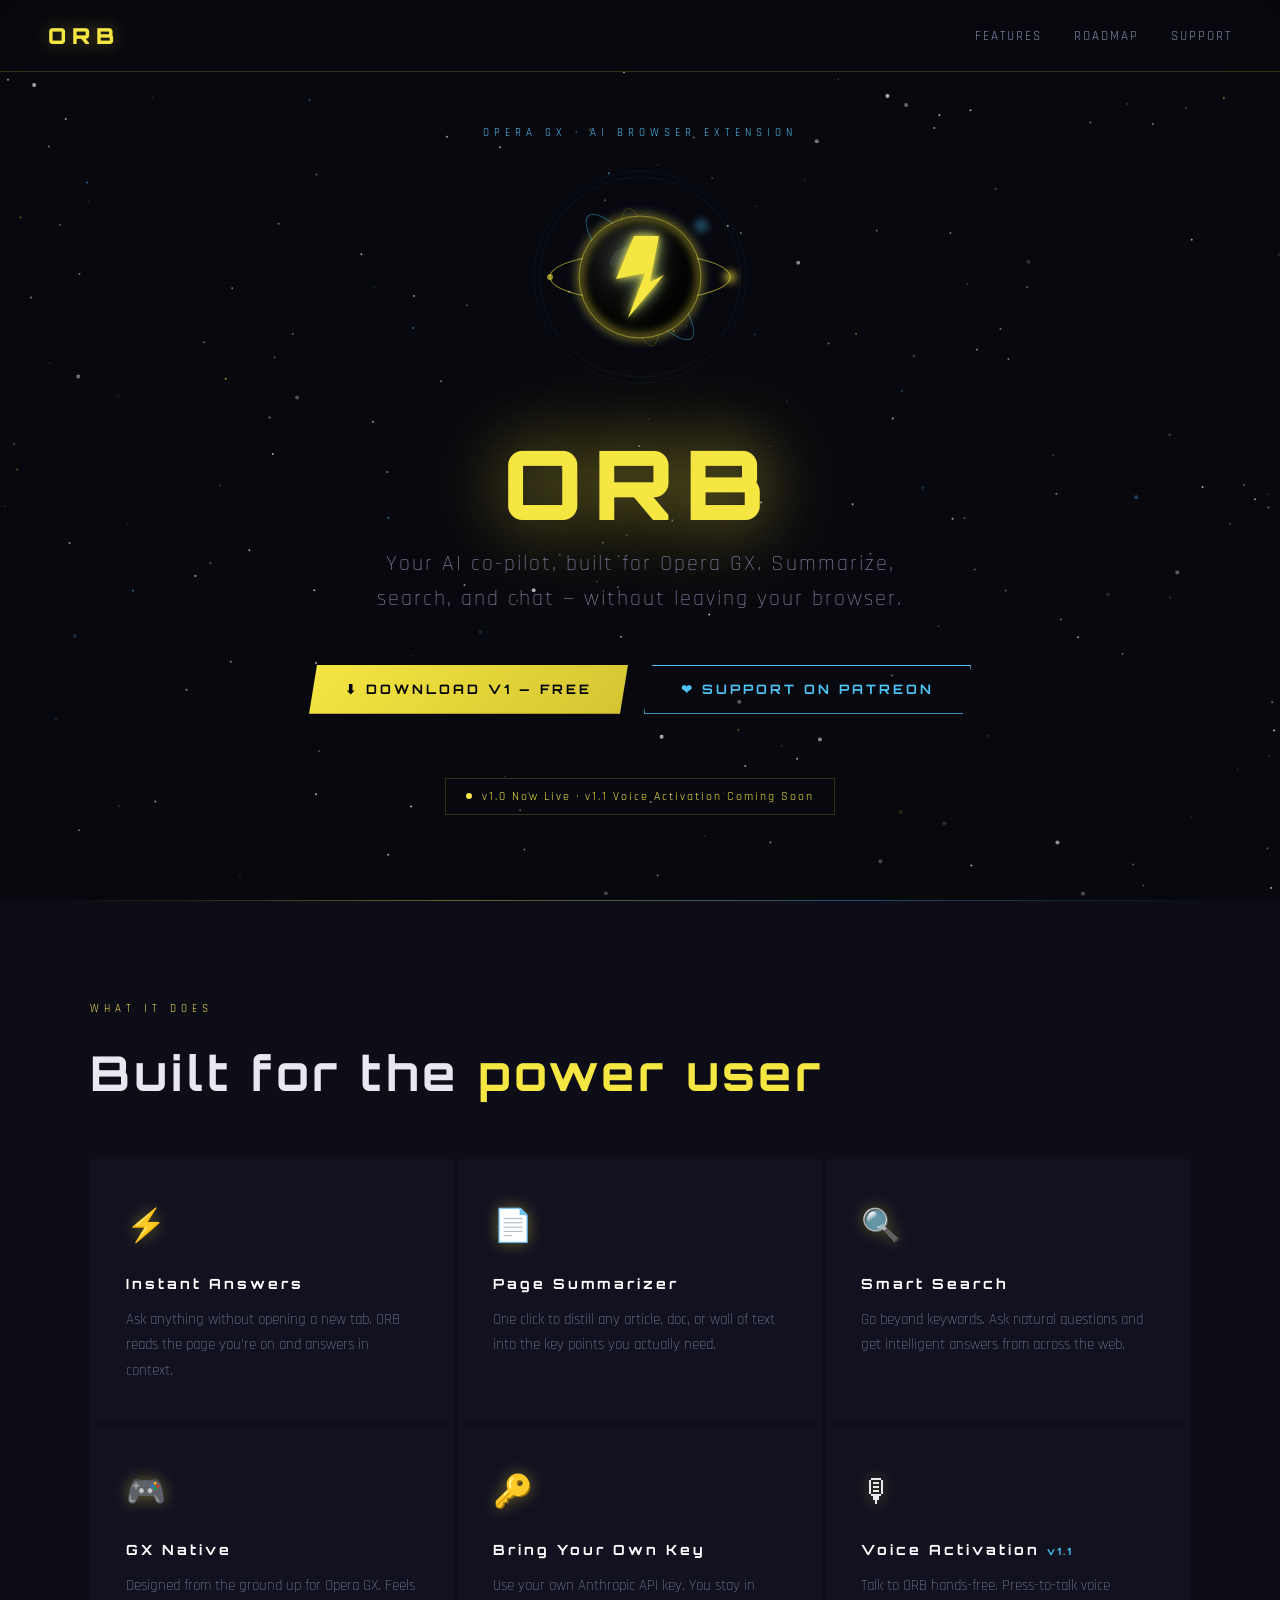
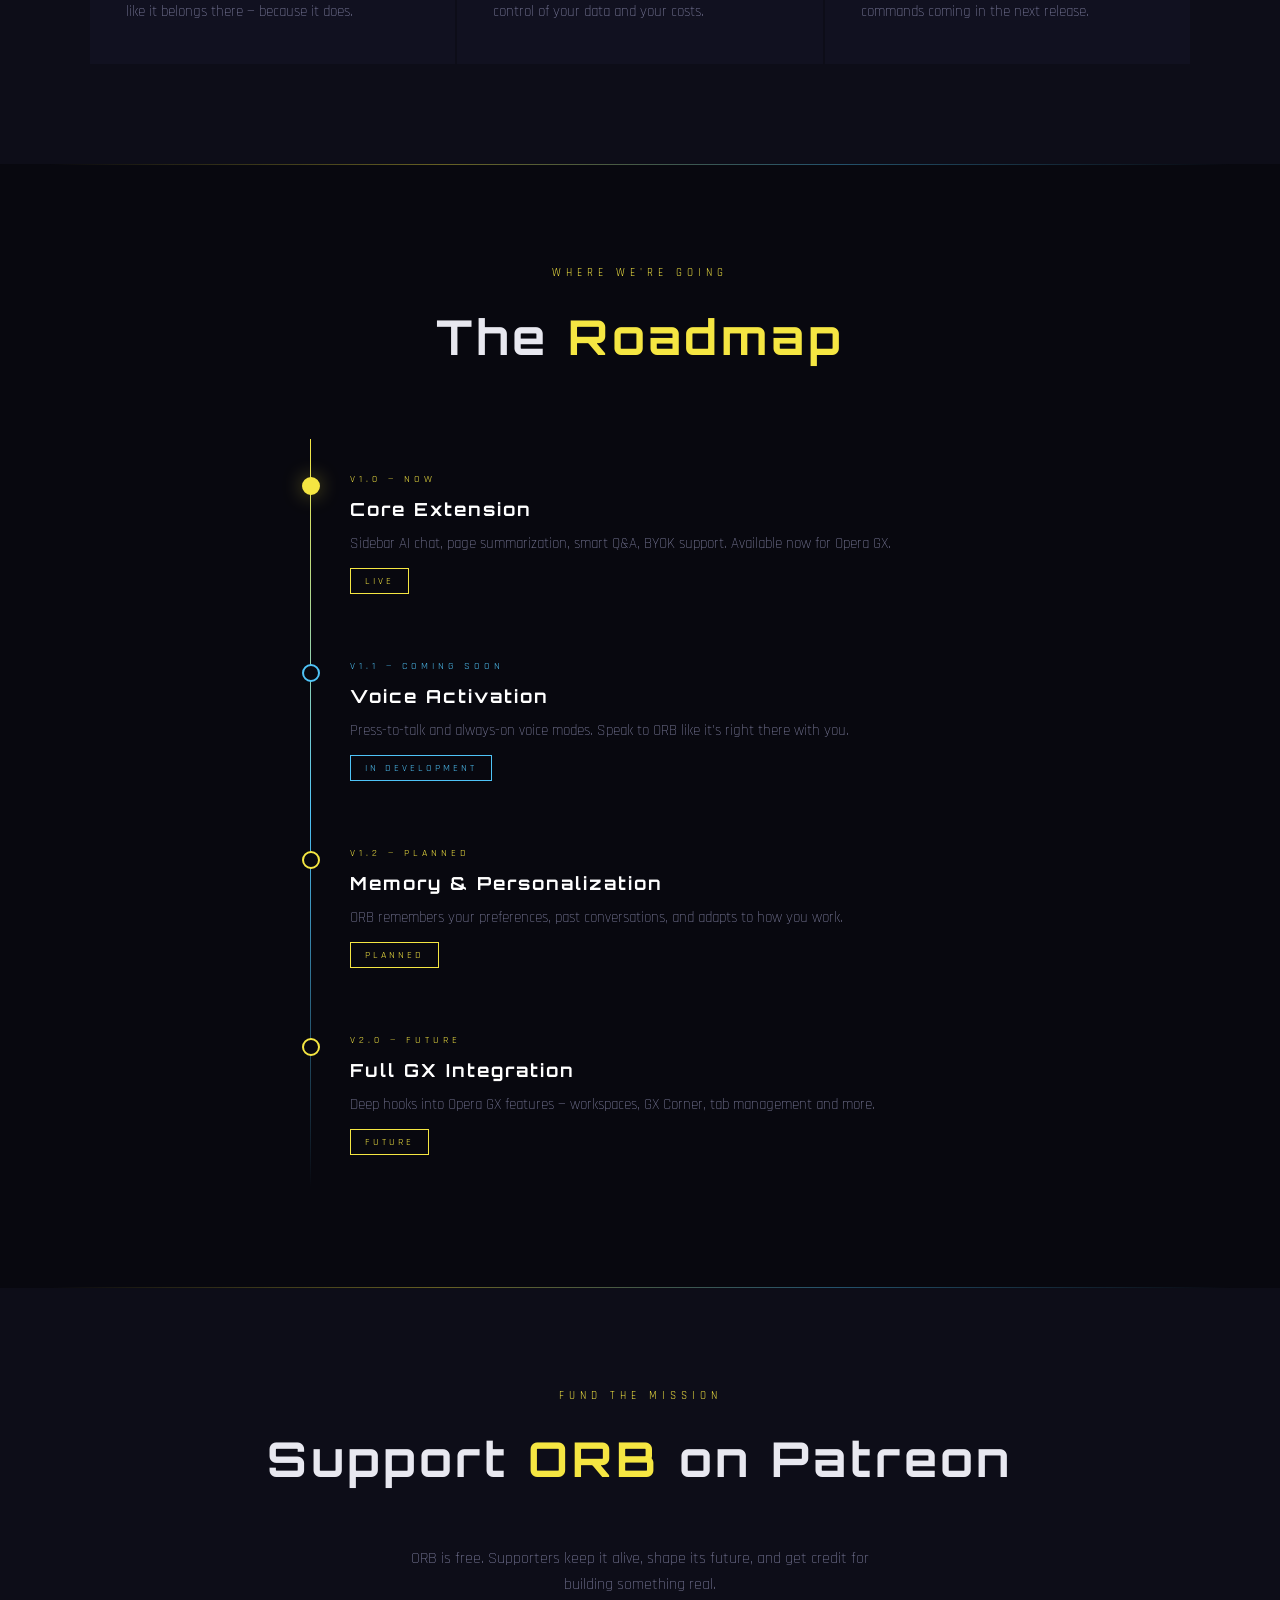
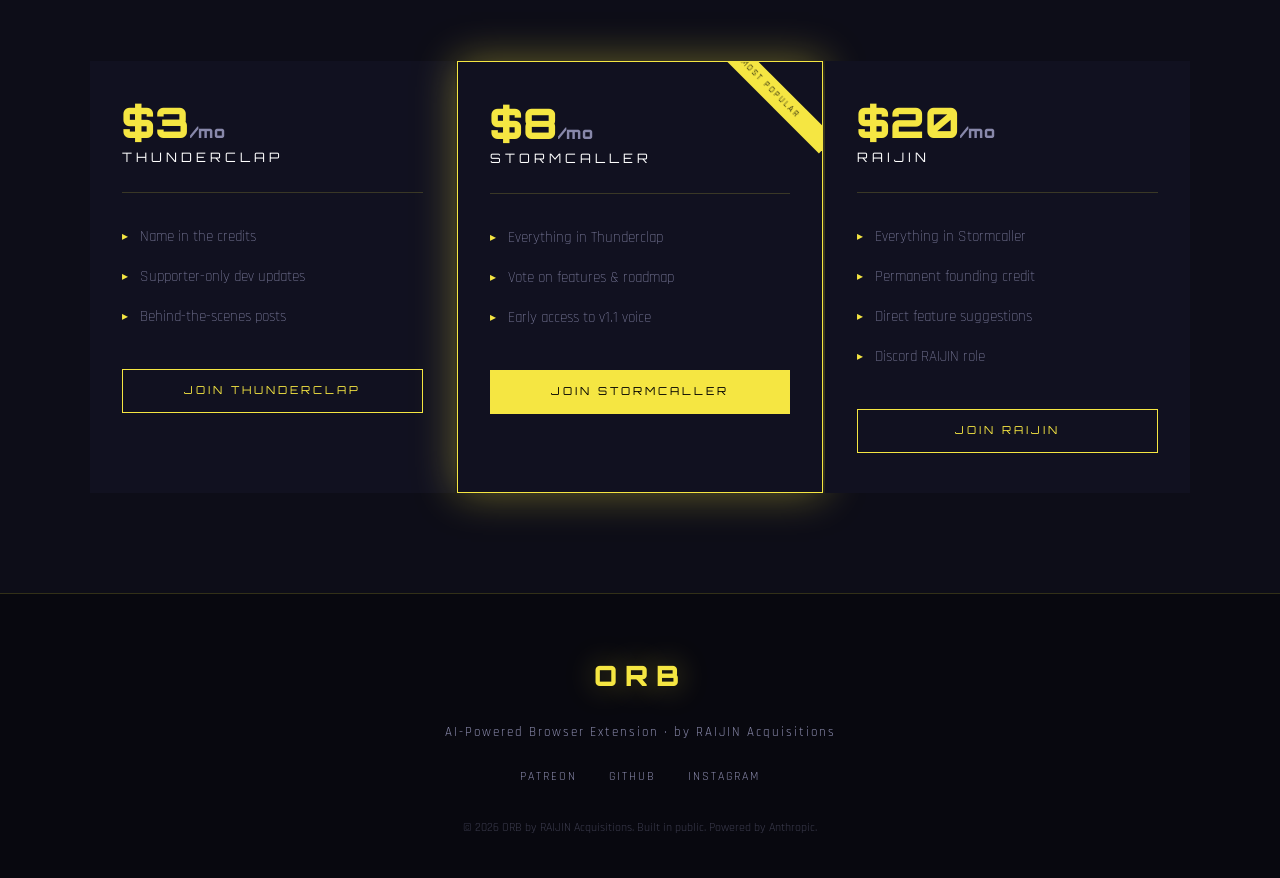
==== commit 29fee4f1: "Fix download button link to v1.0 release" ====
--- a/index.html
+++ b/index.html
@@ -414,7 +414,7 @@
   <h1 class="hero-title"><span>ORB</span></h1>
   <p class="hero-sub">Your AI co-pilot, built for Opera GX. Summarize, search, and chat — without leaving your browser.</p>
   <div class="hero-ctas">
-    <a href="#" class="btn-primary">⬇ Download v1 — Free</a>
+    <a href="https://github.com/RaijinAcq/ORB/releases/download/v1.0/ORB-v1.0-RAIJIN.zip" class="btn-primary">⬇ Download v1 — Free</a>
     <a href="https://patreon.com/c/CLAUDEORB" class="btn-secondary">❤ Support on Patreon</a>
   </div>
   <div class="hero-badge">
